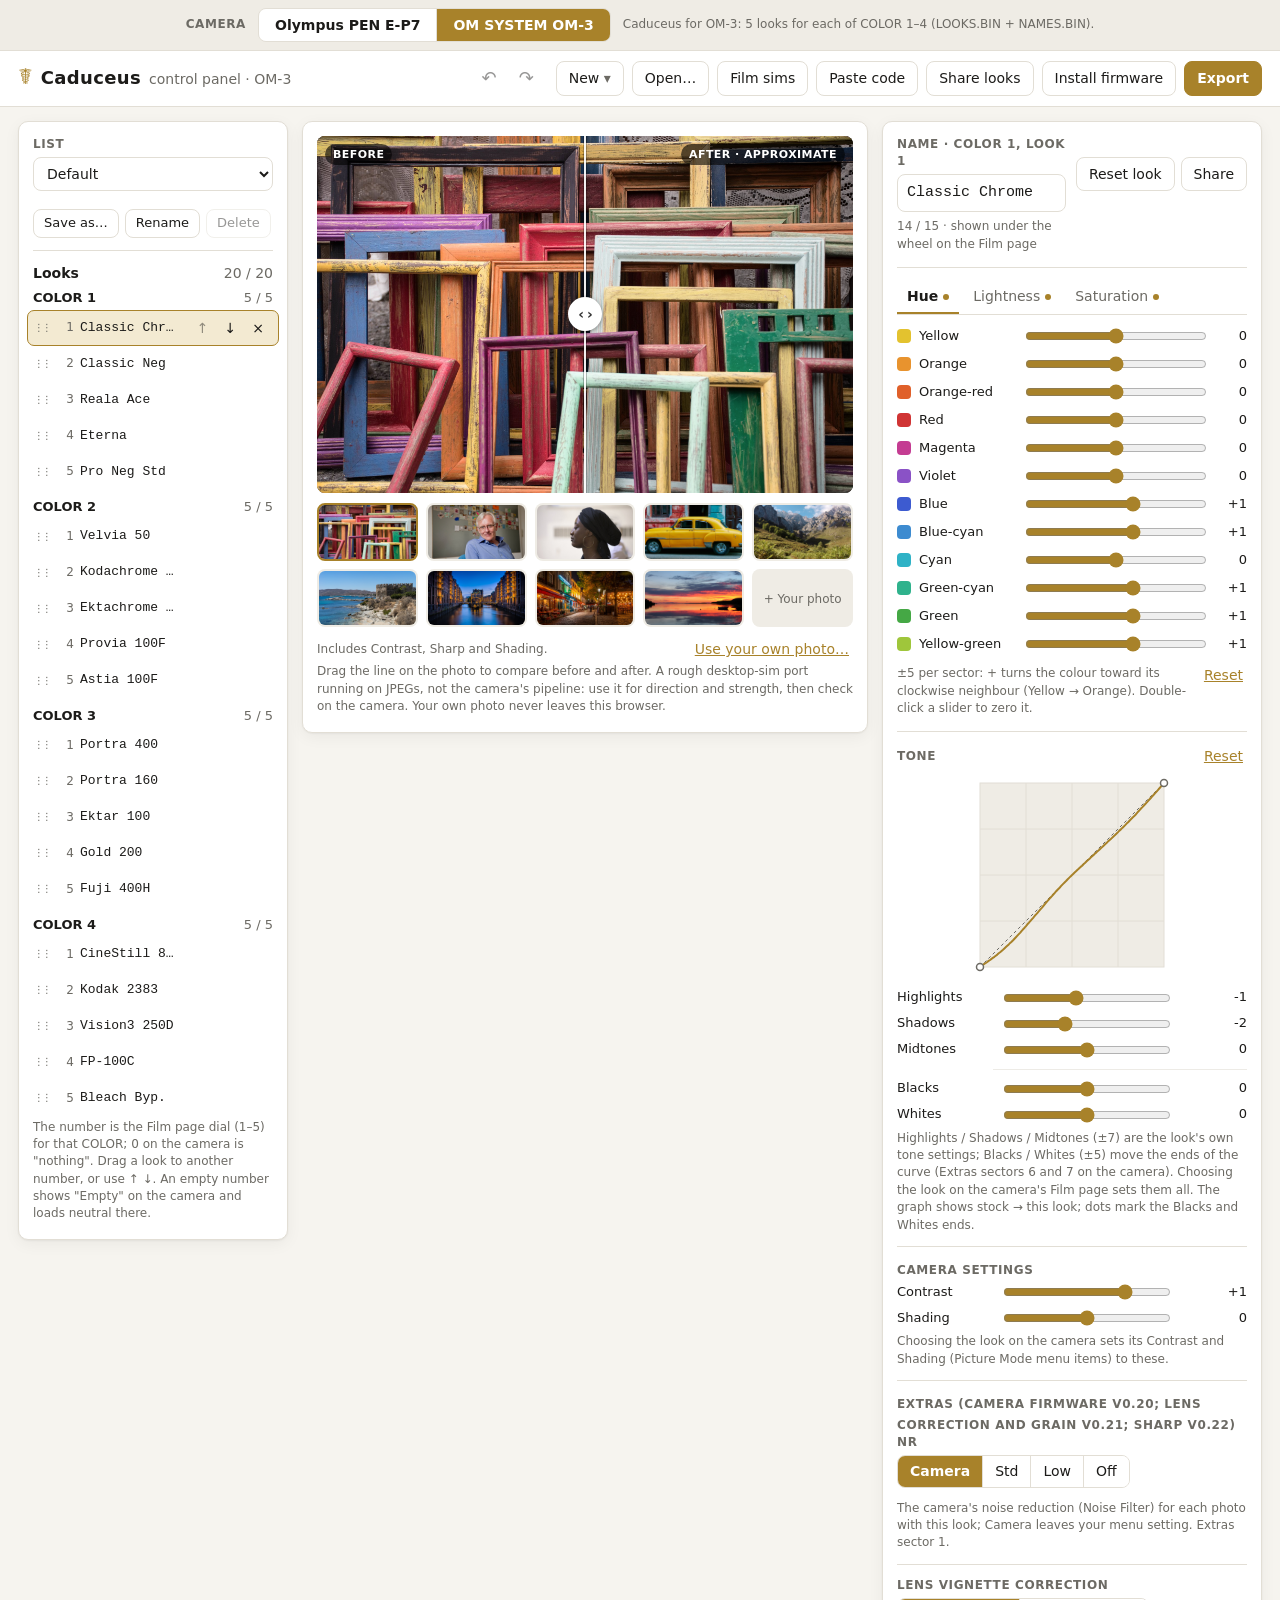
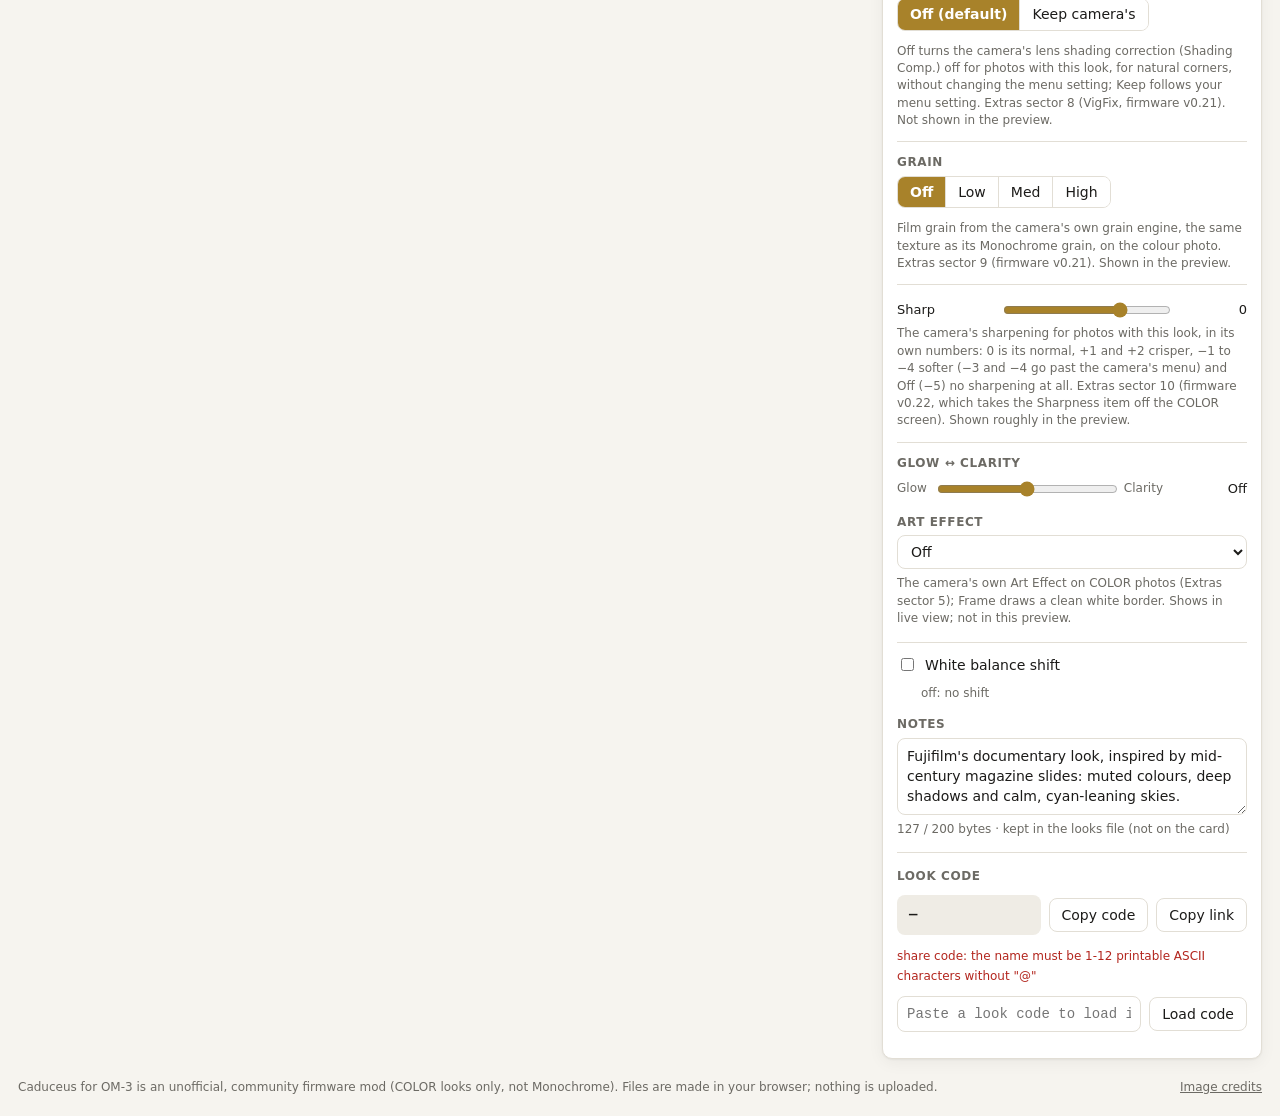
==== looklab/index.html @ 4c907eff "Film sims: Sharp per film (v0.22) Fine-grained films +1, portrait / cinema / fast films -1 or -2, Po" ====
<!doctype html>
<html lang="en">
<head>
  <meta charset="utf-8">
  <meta http-equiv="Content-Security-Policy" content="default-src 'self'; img-src 'self' blob: data:; style-src 'self' 'unsafe-inline'; script-src 'self'; connect-src 'self'; object-src 'none'; base-uri 'self'; form-action 'self'">
  <meta name="referrer" content="no-referrer">

  <meta name="viewport" content="width=device-width, initial-scale=1">
  <title>Caduceus Control Panel</title>
  <meta name="description" content="Caduceus Control Panel: make and share film-look packs for the Olympus E-P7 (EP7MOD/LOOKS.BIN) and colour profiles for the OM SYSTEM OM-3 (OM3MOD/PROFILES.BIN), in your browser.">
  <link rel="icon" href="data:image/svg+xml,%3Csvg xmlns='http://www.w3.org/2000/svg' viewBox='0 0 32 32'%3E%3Ccircle cx='16' cy='16' r='14' fill='%23c8a24a'/%3E%3Cpath d='M16 5v22M11 10c5 0 10 3 10 6s-10 3-10 6 5 4 10 4M21 10c-5 0-10 3-10 6s10 3 10 6-5 4-10 4' stroke='%23141414' stroke-width='2' fill='none'/%3E%3C/svg%3E">
  <script type="module" crossorigin src="./assets/index-Bad1b-9w.js"></script>
  <link rel="stylesheet" crossorigin href="./assets/index-CvlRn7K6.css">
</head>
<body>
  <div id="app"></div>
  <noscript>This editor runs in your browser and needs JavaScript.</noscript>
</body>
</html>
---- looklab/assets/index-CvlRn7K6.css ----
:root{--bg: #f6f4ef;--panel: #ffffff;--ink: #1c1b19;--muted: #6c6a64;--line: #e2ded5;--soft: #efece5;--accent: #a8822a;--accent-ink: #ffffff;--sel: #f3ead2;--err: #b3261e;--ok: #2e7d32;--shadow: 0 1px 2px rgba(0, 0, 0, .05), 0 4px 16px rgba(0, 0, 0, .05);--radius: 10px;color-scheme:light}@media(prefers-color-scheme:dark){:root:not([data-theme=light]){--bg: #121212;--panel: #1b1b1a;--ink: #ecebe7;--muted: #9c9a93;--line: #2e2d2a;--soft: #252422;--accent: #d1ab55;--accent-ink: #141414;--sel: #2f2a1d;--err: #ff8a80;--ok: #81c784;--shadow: 0 1px 2px rgba(0, 0, 0, .4);color-scheme:dark}}:root[data-theme=dark]{--bg: #121212;--panel: #1b1b1a;--ink: #ecebe7;--muted: #9c9a93;--line: #2e2d2a;--soft: #252422;--accent: #d1ab55;--accent-ink: #141414;--sel: #2f2a1d;--err: #ff8a80;--ok: #81c784;--shadow: 0 1px 2px rgba(0, 0, 0, .4);color-scheme:dark}*{box-sizing:border-box}[hidden]{display:none!important}html,body{margin:0}body{background:var(--bg);color:var(--ink);font:14px/1.45 system-ui,-apple-system,Segoe UI,Roboto,sans-serif;-webkit-font-smoothing:antialiased}button,input,select,textarea{font:inherit;color:inherit}button{background:var(--panel);border:1px solid var(--line);border-radius:8px;padding:6px 12px;cursor:pointer;transition:background .12s,border-color .12s}button:hover:not(:disabled){border-color:var(--muted)}button:disabled{opacity:.45;cursor:not-allowed}button.primary{background:var(--accent);border-color:var(--accent);color:var(--accent-ink);font-weight:600}button.link{background:none;border:0;padding:2px 4px;color:var(--accent);text-decoration:underline}button.icon{padding:0 7px;line-height:22px;border-color:transparent;background:transparent}button.icon:hover:not(:disabled){background:var(--soft)}button.danger:hover:not(:disabled){color:var(--err)}:focus-visible{outline:2px solid var(--accent);outline-offset:2px}input[type=text],select,textarea{width:100%;background:var(--panel);border:1px solid var(--line);border-radius:8px;padding:7px 9px}textarea{resize:vertical}input[type=range]{accent-color:var(--accent);width:100%;min-width:0}input[type=checkbox]{accent-color:var(--accent)}.top{display:flex;align-items:center;justify-content:space-between;gap:12px;flex-wrap:wrap;padding:10px 18px;border-bottom:1px solid var(--line);background:var(--panel);position:sticky;top:0;z-index:5}.brand{display:flex;align-items:baseline;gap:8px}.brand .mark{color:var(--accent);font-size:22px;line-height:1}.brand .word{font-weight:700;font-size:18px;letter-spacing:.02em}.brand .sub{color:var(--muted)}.actions{display:flex;gap:8px;flex-wrap:wrap;align-items:center}.undo-btns{display:inline-flex;gap:2px;margin-right:4px}.undo-btns button.icon{font-size:18px;line-height:30px;padding:0 9px}.menu{position:relative}.menu>summary{list-style:none;cursor:pointer;border:1px solid var(--line);border-radius:8px;padding:6px 12px;background:var(--panel);user-select:none}.menu>summary::-webkit-details-marker{display:none}.menu>summary:after{content:" ▾";color:var(--muted)}.menu-items{position:absolute;z-index:10;top:calc(100% + 4px);left:0;min-width:220px;display:flex;flex-direction:column;background:var(--panel);border:1px solid var(--line);border-radius:10px;box-shadow:var(--shadow);padding:4px}.menu-items button{border:0;text-align:left;border-radius:6px}.menu-items button:hover{background:var(--soft)}.add-row .menu-items{top:auto;bottom:calc(100% + 4px)}.layout{display:grid;grid-template-columns:270px minmax(0,1fr) 380px;gap:14px;padding:14px 18px;max-width:1600px;margin:0 auto;align-items:start}.pane{background:var(--panel);border:1px solid var(--line);border-radius:var(--radius);box-shadow:var(--shadow);padding:14px;min-width:0}.preview-pane{position:sticky;top:70px}@media(max-width:1180px){.layout{grid-template-columns:240px minmax(0,1fr)}.editor-pane{grid-column:1 / -1}.preview-pane{position:static}}@media(max-width:760px){.layout{grid-template-columns:minmax(0,1fr);padding:10px 16px}.top{padding:10px 16px}}.field{display:flex;flex-direction:column;gap:4px;margin-bottom:12px}.field.inline{flex-direction:row;align-items:center;gap:10px}.field.inline select{width:auto}.field.grow{flex:1;margin:0}.lbl{font-size:12px;font-weight:600;color:var(--muted);text-transform:uppercase;letter-spacing:.05em}.help{font-size:12px;color:var(--muted);margin:2px 0}.help.err,.err{color:var(--err)}.ok{color:var(--ok);font-weight:600}.list-head{display:flex;justify-content:space-between;align-items:baseline;margin:6px 0;font-weight:600}.count{color:var(--muted);font-variant-numeric:tabular-nums;font-weight:400}.count.over{color:var(--err);font-weight:700}.looks{list-style:none;margin:0 -6px;padding:0;max-height:calc(100vh - 290px);overflow:auto}.look{display:grid;grid-template-columns:12px 22px minmax(0,1fr) auto auto;align-items:center;gap:6px;padding:5px 6px;border-radius:7px;cursor:pointer;border:1px solid transparent}.look:hover{background:var(--soft)}.look.sel{background:var(--sel);border-color:var(--accent)}.look.bad .nm{color:var(--err)}.look.bad .nm:after{content:" •"}.look.over{border-top:2px solid var(--accent)}.look.dragging{opacity:.4}.grip{color:var(--muted);font-size:10px;cursor:grab;letter-spacing:-2px}.idx{color:var(--muted);font-variant-numeric:tabular-nums;font-size:12px;text-align:right}.nm{white-space:nowrap;overflow:hidden;text-overflow:ellipsis;font-family:ui-monospace,SF Mono,Menlo,Consolas,monospace;font-size:13px}.kind{font-size:10px;padding:1px 6px;border-radius:999px;background:var(--soft);color:var(--muted)}.kind.mono{background:var(--ink);color:var(--bg)}.row-btns{display:flex;opacity:0;transition:opacity .1s}.look:hover .row-btns,.look.sel .row-btns,.look:focus-within .row-btns{opacity:1}@media(hover:none){.row-btns{opacity:1}}.add-row{margin-top:10px}.add-row .menu>summary{text-align:center}.empty{color:var(--muted);text-align:center;padding:18px 0}.pv-wrap{position:relative;border-radius:8px;overflow:hidden;background:#000;line-height:0}canvas.pv{width:100%;height:auto;display:block;max-height:70vh;object-fit:contain}.badge{position:absolute;top:8px;left:8px;line-height:1.4;font-size:11px;font-weight:600;letter-spacing:.04em;background:#0009;color:#fff;padding:3px 8px;border-radius:999px;text-transform:uppercase}.pv-frame{position:relative;width:100%;max-width:100%;margin:0 auto;cursor:ew-resize;touch-action:pan-y;user-select:none;-webkit-user-select:none}.pv-frame canvas.pv{width:100%;height:100%;max-height:none}.pv-frame canvas.before{position:absolute;inset:0;width:100%;height:100%;clip-path:inset(0 calc(100% - var(--cut, 50%)) 0 0)}.divider{position:absolute;top:0;bottom:0;left:var(--cut, 50%);width:0;outline:none}.divider:before{content:"";position:absolute;top:0;bottom:0;left:-1px;width:2px;background:#ffffffeb;box-shadow:0 0 0 1px #00000040}.divider .knob{position:absolute;top:50%;left:0;width:34px;height:34px;margin:-17px 0 0 -17px;border-radius:50%;background:#fff;box-shadow:0 1px 4px #0006;display:grid;place-items:center;color:#2f2f2f;font-size:14px;font-weight:600;letter-spacing:-1px;line-height:1}.divider:focus-visible .knob{box-shadow:0 0 0 3px var(--accent),0 1px 4px #0006}.badge.r{left:auto;right:8px}.thumbs{display:grid;grid-template-columns:repeat(5,minmax(0,1fr));gap:8px;margin:10px 0}.thumb{padding:0;height:58px;overflow:hidden;border:2px solid transparent;border-radius:8px;background:var(--soft)}.thumb img{width:100%;height:100%;object-fit:cover;display:block}.thumb.on{border-color:var(--accent)}.thumb.own span{font-size:12px;color:var(--muted)}p.warn{background:#fff4d6;color:#5a4300;border-left:3px solid #d39b00;padding:8px 12px;border-radius:6px;margin:8px 0 0;font-size:13px;line-height:1.45}@media(prefers-color-scheme:dark){:root:not([data-theme=light]) p.warn{background:#3a3013;color:#f3dfa6}}:root[data-theme=dark] p.warn{background:#3a3013;color:#f3dfa6}.pv-opts{display:flex;justify-content:space-between;align-items:center;gap:10px;flex-wrap:wrap}.check{display:flex;align-items:center;gap:8px;flex-wrap:wrap;cursor:pointer}.check .help{flex-basis:100%;margin-left:24px}.ed-head{display:flex;gap:10px;align-items:flex-start;margin-bottom:12px}.ed-head input{font-family:ui-monospace,SF Mono,Menlo,Consolas,monospace;font-size:15px}.ed-btns{display:flex;gap:6px;margin-top:21px}.group{border-top:1px solid var(--line);padding-top:12px;margin-top:4px;margin-bottom:12px}.seg{display:inline-flex;border:1px solid var(--line);border-radius:8px;overflow:hidden;align-self:flex-start}.seg button{border:0;border-radius:0;padding:5px 12px;background:var(--panel)}.seg button+button{border-left:1px solid var(--line)}.seg button.on{background:var(--accent);color:var(--accent-ink);font-weight:600}.tabs{display:flex;gap:4px;margin-bottom:8px;border-bottom:1px solid var(--line)}.tabs button{border:0;border-bottom:2px solid transparent;border-radius:0;background:none;padding:6px 10px;color:var(--muted)}.tabs button.on{border-bottom-color:var(--accent);color:var(--ink);font-weight:600}.dot{display:inline-block;width:6px;height:6px;border-radius:50%;background:var(--accent);margin-left:5px;vertical-align:middle}.sectors{display:flex;flex-direction:column;gap:2px}.srow{display:grid;grid-template-columns:14px 96px minmax(0,1fr) 34px;align-items:center;gap:8px;min-height:26px}.srow.plain{grid-template-columns:96px minmax(0,1fr) 70px}.field .srow.plain{grid-template-columns:auto minmax(0,1fr) auto 76px}.srow output{text-align:right;font-variant-numeric:tabular-nums;font-size:13px}.sw{width:14px;height:14px;border-radius:4px}.sname{font-size:13px}.end{font-size:12px;color:var(--muted)}.tone-head{display:flex;justify-content:space-between;align-items:center;margin-bottom:6px}.tone-sep{height:1px;background:var(--line);margin:6px 0 6px 96px;opacity:.6}.tab-foot{display:flex;justify-content:space-between;align-items:flex-start;gap:8px;margin-top:6px}.problems{margin:6px 0 0;padding-left:18px;color:var(--err);font-size:13px}.problems-box{border:1px solid var(--err);border-radius:8px;padding:8px 12px;margin-bottom:12px}.modal{border:1px solid var(--line);border-radius:14px;padding:0;background:var(--panel);color:var(--ink);width:min(560px,calc(100vw - 32px));box-shadow:0 20px 60px #00000040}.modal::backdrop{background:#0006}.modal-head{display:flex;justify-content:space-between;align-items:center;padding:14px 18px 0;margin:0}.modal-head h2{font-size:17px;margin:0}.modal-head .icon{font-size:20px}.modal-body{padding:10px 18px 16px;max-height:70vh;overflow:auto}.modal-body textarea{font-family:ui-monospace,Menlo,Consolas,monospace}.modal-actions{display:flex;justify-content:flex-end;gap:8px;padding:0 18px 16px}.code-box{display:flex;gap:8px;align-items:center;margin:10px 0}.code-box code{flex:1;font:600 17px/1.4 ui-monospace,SF Mono,Menlo,Consolas,monospace;letter-spacing:.04em;background:var(--soft);border-radius:8px;padding:10px 12px;word-break:break-all;user-select:all}.code-box.link input{font-family:ui-monospace,Menlo,Consolas,monospace;font-size:12px}.code-box button{white-space:nowrap}.look-code .code-box code{font-size:14px}.look-code .code-box input{flex:1;min-width:0;font-family:ui-monospace,Menlo,Consolas,monospace}@media(max-width:520px){.look-code .code-box{flex-wrap:wrap}.look-code .code-box code{flex-basis:100%}}.pick-list{display:flex;flex-direction:column;gap:4px}.pick{text-align:left;display:grid;grid-template-columns:auto 1fr;gap:0 8px;align-items:baseline}.pick small{grid-column:1 / -1;color:var(--muted)}.tag{font-size:11px;color:var(--accent);justify-self:start}.ex-row{display:flex;justify-content:space-between;align-items:center;gap:12px;padding:10px 0;border-top:1px solid var(--line)}.ex-row p{margin:2px 0 4px}.ex-btns{display:flex;gap:6px;flex-shrink:0}.ex-bundles{border-top:1px solid var(--line);padding:10px 0}.ex-bundles summary{cursor:pointer;font-weight:600}.slots{display:grid;grid-template-columns:repeat(2,minmax(0,1fr));gap:6px 12px}.slot{display:grid;grid-template-columns:62px minmax(0,1fr);align-items:center;gap:6px;font-size:12px}.foot{display:flex;justify-content:space-between;gap:12px;flex-wrap:wrap;padding:6px 18px 20px;color:var(--muted);font-size:12px;max-width:1600px;margin:0 auto}.foot a{color:var(--muted)}.toast{position:fixed;left:50%;bottom:20px;transform:translate(-50%,20px);opacity:0;pointer-events:none;background:var(--ink);color:var(--bg);padding:9px 16px;border-radius:999px;transition:all .2s;z-index:50;max-width:calc(100vw - 32px);box-shadow:var(--shadow)}.toast.show{opacity:1;transform:translate(-50%)}.toast.err{background:var(--err);color:#fff}@media(max-width:760px){.looks{max-height:42vh}.srow{grid-template-columns:14px 84px minmax(0,1fr) 30px}}.tone-curve{display:block;margin:4px auto 10px;max-width:100%;height:auto}.tc-frame{fill:var(--soft);stroke:var(--line)}.tc-grid{stroke:var(--line);stroke-width:1}.tc-ident{stroke:var(--muted);stroke-width:1;stroke-dasharray:3 3}.tc-curve{fill:none;stroke:var(--accent);stroke-width:2;stroke-linejoin:round}.tc-end{fill:var(--panel);stroke:var(--muted);stroke-width:1.5}.tc-end.on{fill:var(--accent);stroke:var(--accent)}.recipe-card{white-space:pre-wrap;font:12px/1.45 ui-monospace,Menlo,Consolas,monospace;background:var(--soft);border-radius:8px;padding:10px 12px;max-height:260px;overflow:auto;margin:8px 0}.install .warn{background:var(--soft);border-left:3px solid var(--accent);padding:8px 12px;border-radius:6px;margin:4px 0 12px;font-size:13px}.install .steps{list-style:none;counter-reset:step;padding:0;margin:0;display:grid;gap:10px}.install .step{counter-increment:step;position:relative;padding:10px 12px 10px 48px;border:1px solid var(--line);border-radius:var(--radius);background:var(--panel)}.install .step:before{content:counter(step);position:absolute;left:12px;top:10px;width:24px;height:24px;border-radius:50%;background:var(--accent);color:var(--accent-ink);font-weight:600;font-size:13px;display:grid;place-items:center}.install .step>b{display:block;margin:2px 0}.install .step-body p{margin:2px 0 6px}.install .step-body ul{margin:2px 0 6px;padding-left:18px}.install code{font-family:ui-monospace,Menlo,Consolas,monospace;font-size:12.5px;background:var(--soft);padding:1px 5px;border-radius:4px;overflow-wrap:anywhere}.install a{color:var(--accent)}a.btn{display:inline-block;border:1px solid var(--line);border-radius:8px;padding:6px 12px;text-decoration:none;color:var(--ink);background:var(--panel)}a.btn.primary{background:var(--accent);color:var(--accent-ink);border-color:var(--accent)}.install .substeps{margin:2px 0 6px;padding-left:20px}.install .substeps li{margin:2px 0}.camera-bar{display:flex;align-items:center;gap:12px;flex-wrap:wrap;justify-content:center;padding:8px 18px;background:var(--soft);border-bottom:1px solid var(--line)}.cam-lbl{font-size:12px;font-weight:600;color:var(--muted);text-transform:uppercase;letter-spacing:.05em}.cam-seg{align-self:center}.cam-seg button{padding:6px 16px;font-weight:600}.cam-note{font-size:12px;color:var(--muted)}@media(max-width:760px){.camera-bar{padding:8px 16px}.cam-note{flex-basis:100%;text-align:center}}.bank-group+.bank-group{margin-top:8px}.bank-group .list-head{font-size:13px;margin:4px 0 2px}.looks.bank{max-height:none;overflow:visible}.look.empty-slot .nm{color:var(--muted);font-style:italic;font-family:inherit}.empty-slot-panel h3{margin:4px 0 8px;font-size:16px}.pick-row{display:flex;gap:8px;flex-wrap:wrap;margin:12px 0}dialog.modal:has(.film-dlg){width:min(1040px,calc(100vw - 32px))}.film-dlg{display:grid;grid-template-columns:minmax(0,1fr) minmax(0,1.1fr);gap:18px;align-items:start}.film-side{position:sticky;top:0;display:grid;gap:8px}.film-desc b{display:block;margin-bottom:2px}.film-desc p{margin:0;font-size:14px;line-height:1.45}canvas.film-pv{width:100%;height:auto;border-radius:8px;background:#000;display:block}.film-filters{display:grid;gap:8px;margin-bottom:10px}.film-filters input[type=search]{width:100%}.seg.film-groups{display:flex;flex-wrap:wrap;gap:6px;border:0;border-radius:0;overflow:visible}.seg.film-groups button,.seg.film-groups button+button{border:1px solid var(--line);border-radius:999px;padding:4px 11px;font-size:13px}.seg.film-groups button.on{border-color:var(--accent)}.film-list{max-height:min(60vh,560px);overflow:auto;padding-right:4px}.film-group h3{font-size:12px;text-transform:uppercase;letter-spacing:.06em;color:var(--muted);margin:12px 0 6px}.film-row{display:grid;grid-template-columns:1fr auto auto;gap:8px;align-items:center;padding:2px 0;border-bottom:1px solid var(--line)}.film-row.on .film-pick b{color:var(--accent)}.film-pick{text-align:left;border:0;background:none;padding:6px 4px;display:grid;gap:2px}.film-pick small{color:var(--muted)}.film-add{white-space:nowrap}@media(max-width:760px){.film-dlg{grid-template-columns:1fr}.film-side{position:static}.film-list{max-height:none}}dialog.modal:has(.replace-grid){width:min(780px,calc(100vw - 32px))}.replace-box .modal-actions{padding:8px 0 0}.replace-grid{display:grid;grid-template-columns:repeat(4,minmax(0,1fr));gap:10px;margin:10px 0}@media(max-width:640px){.replace-grid{grid-template-columns:repeat(2,minmax(0,1fr))}}.replace-col{display:grid;gap:4px;align-content:start}.replace-col h3{font-size:12px;text-transform:uppercase;letter-spacing:.06em;color:var(--muted);margin:0 0 2px}.replace-slot{display:grid;grid-template-columns:18px 1fr;gap:6px;text-align:left;padding:6px 8px}.replace-slot .num{color:var(--muted);font-variant-numeric:tabular-nums}.replace-slot .nm{overflow:hidden;text-overflow:ellipsis;white-space:nowrap}.replace-slot:hover,.replace-slot:focus-visible{border-color:var(--accent)}.lists-bar{display:grid;gap:6px;padding-bottom:12px;margin-bottom:12px;border-bottom:1px solid var(--line)}.lists-bar select{width:100%}.lists-btns{display:flex;gap:6px;flex-wrap:wrap}.lists-btns button{font-size:13px;padding:4px 10px}.name-dlg input{width:100%}.film-row.in-list{background:color-mix(in srgb,var(--accent) 9%,transparent)}.in-list-tag{font-size:12px;font-weight:600;color:var(--accent-ink);background:var(--accent);border-radius:999px;padding:2px 8px;white-space:nowrap}
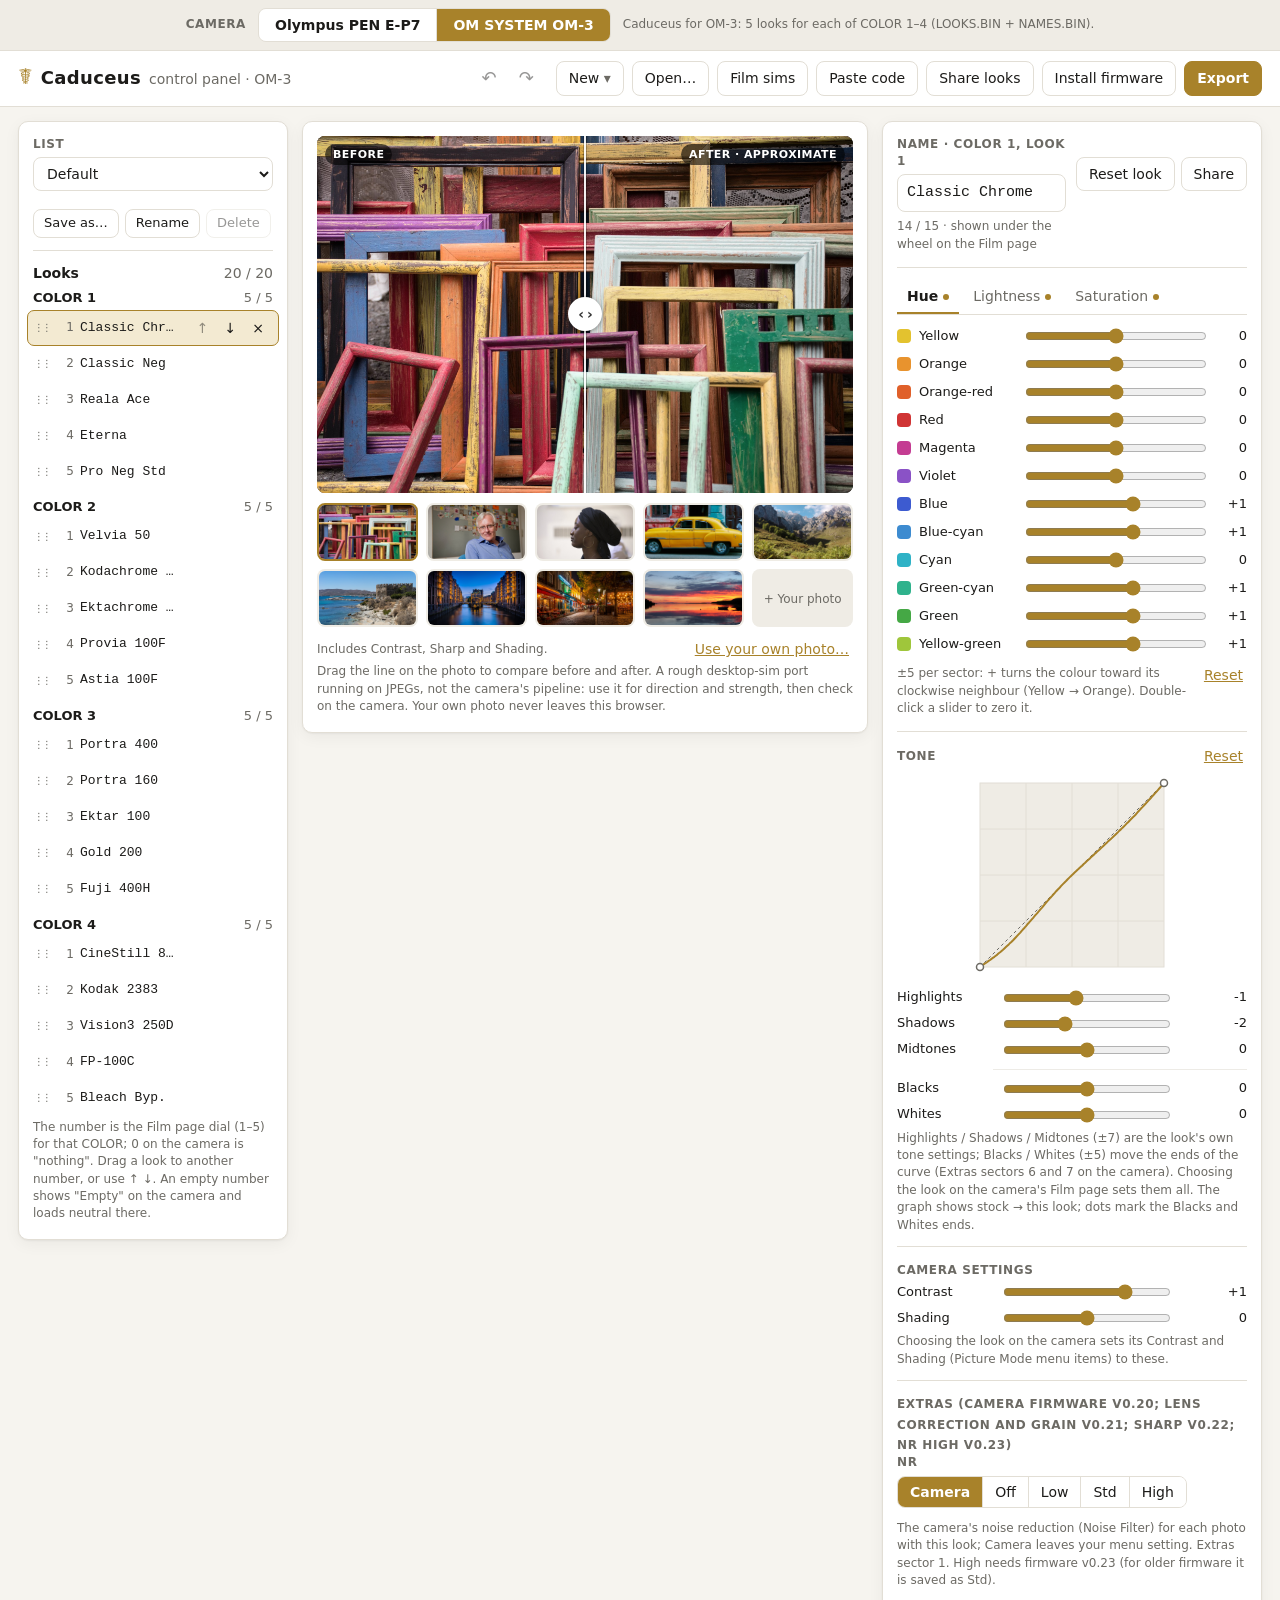
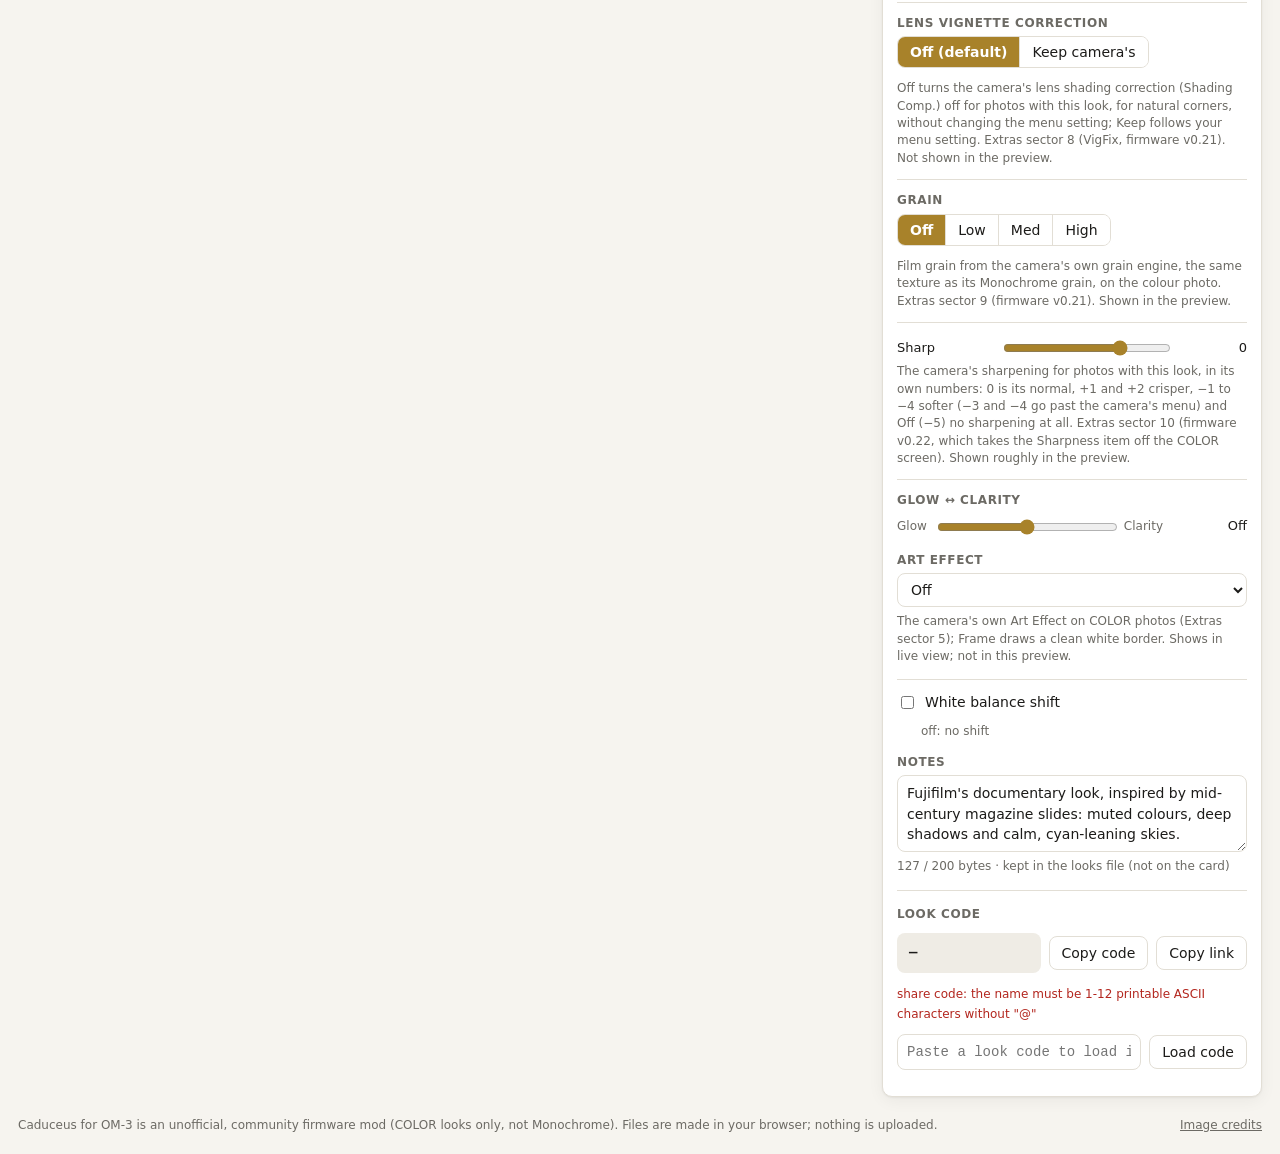
==== commit 8120f07b: "Sliders test 6: Noise Filter and Shading Comp. as choice rows; Noise Filter High Owner feedback on t" ====
--- a/looklab/index.html
+++ b/looklab/index.html
@@ -9,7 +9,7 @@
   <title>Caduceus Control Panel</title>
   <meta name="description" content="Caduceus Control Panel: make and share film-look packs for the Olympus E-P7 (EP7MOD/LOOKS.BIN) and colour profiles for the OM SYSTEM OM-3 (OM3MOD/PROFILES.BIN), in your browser.">
   <link rel="icon" href="data:image/svg+xml,%3Csvg xmlns='http://www.w3.org/2000/svg' viewBox='0 0 32 32'%3E%3Ccircle cx='16' cy='16' r='14' fill='%23c8a24a'/%3E%3Cpath d='M16 5v22M11 10c5 0 10 3 10 6s-10 3-10 6 5 4 10 4M21 10c-5 0-10 3-10 6s10 3 10 6-5 4-10 4' stroke='%23141414' stroke-width='2' fill='none'/%3E%3C/svg%3E">
-  <script type="module" crossorigin src="./assets/index-Bad1b-9w.js"></script>
+  <script type="module" crossorigin src="./assets/index-CS-e3dmT.js"></script>
   <link rel="stylesheet" crossorigin href="./assets/index-CvlRn7K6.css">
 </head>
 <body>
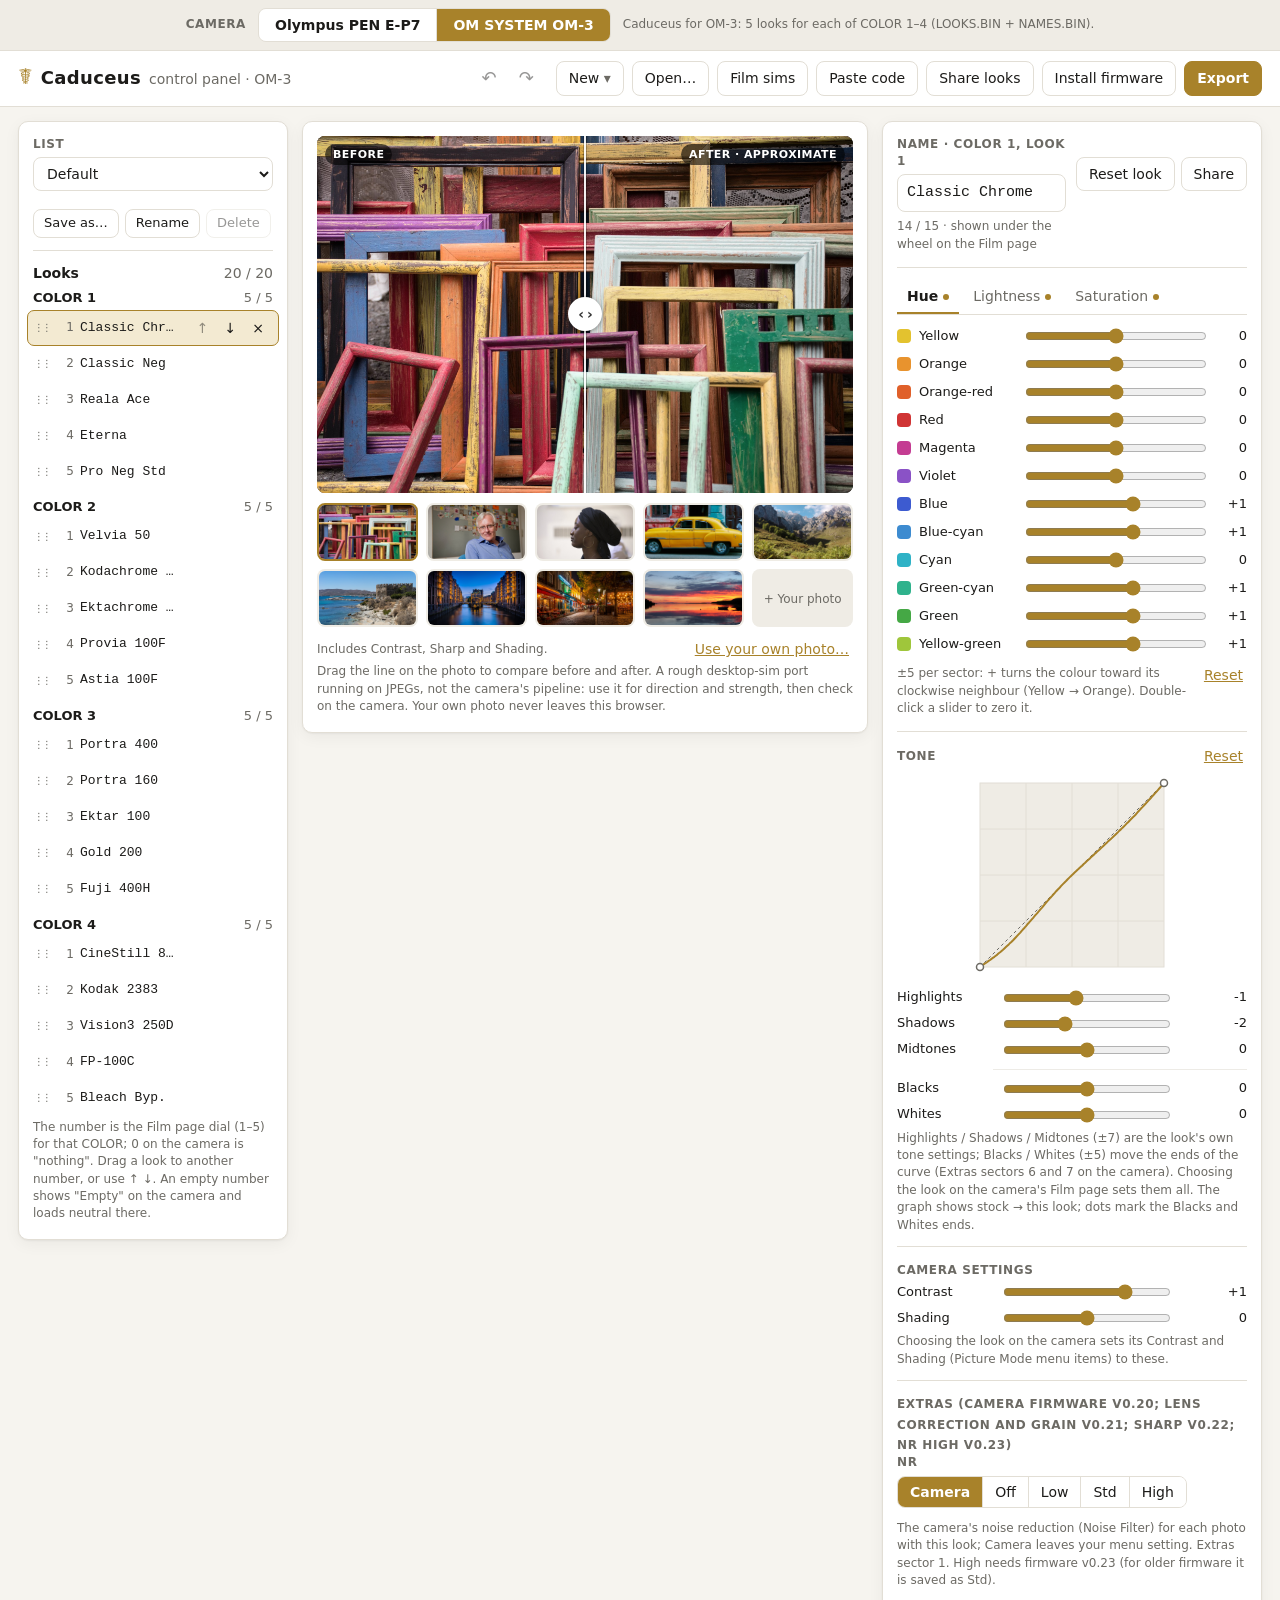
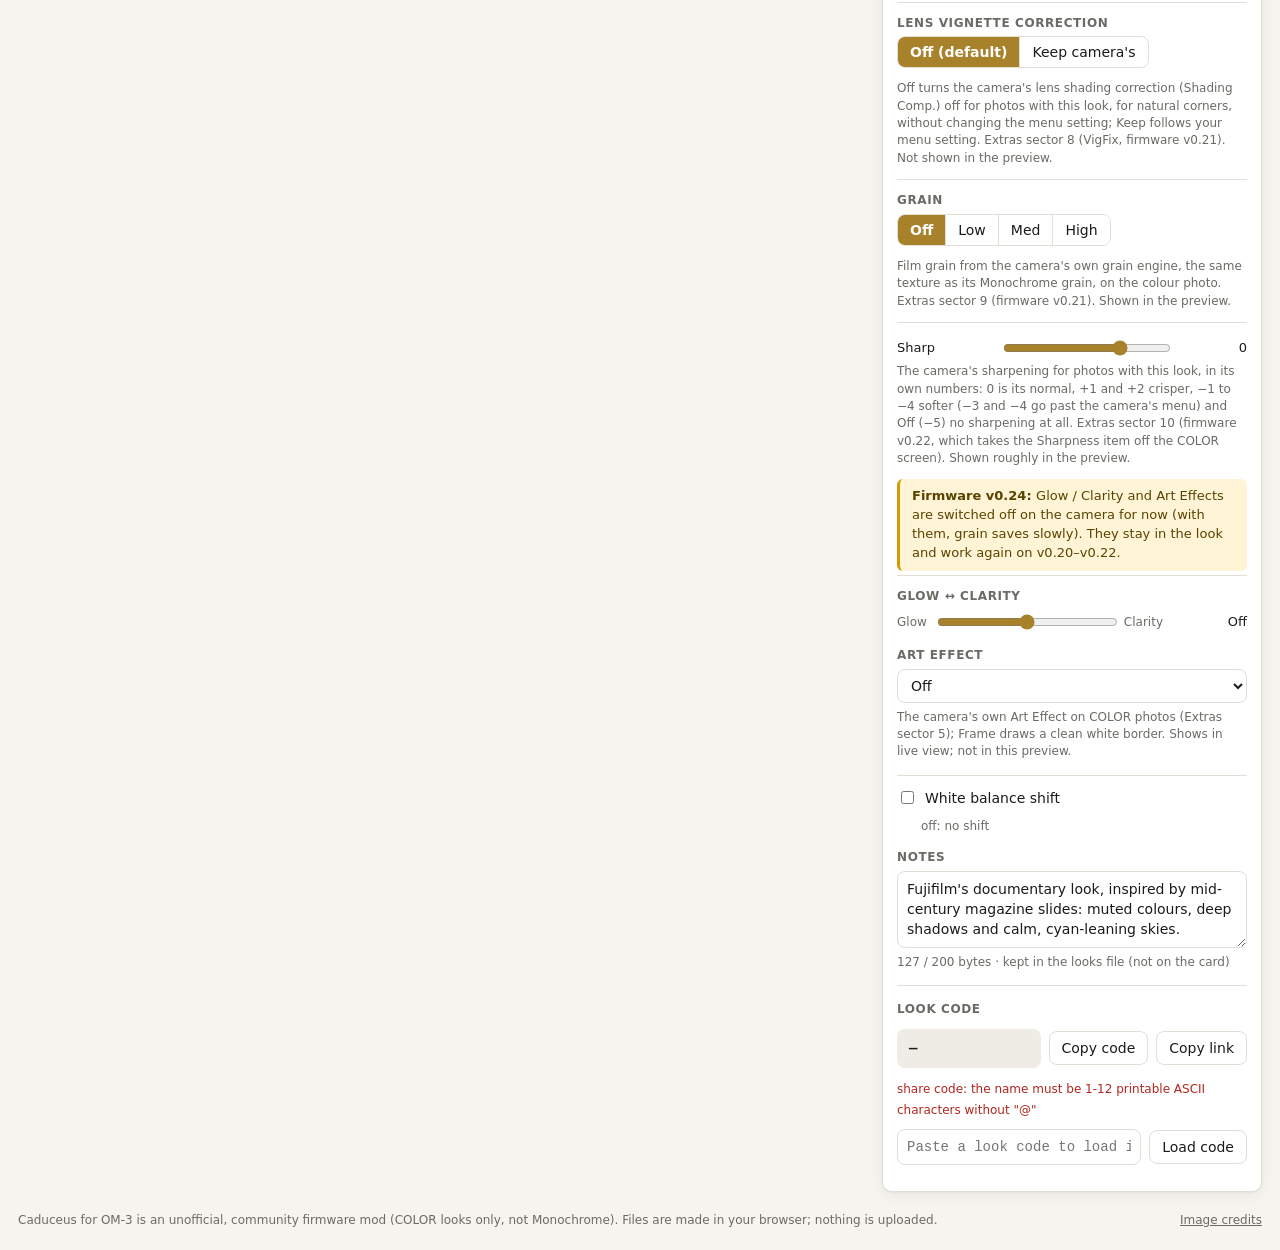
==== commit a0cac420: "v0.24 release: films in the Picture Mode list, Picture Mode rows; Glow / Clarity and Art Effects off" ====
--- a/looklab/index.html
+++ b/looklab/index.html
@@ -9,7 +9,7 @@
   <title>Caduceus Control Panel</title>
   <meta name="description" content="Caduceus Control Panel: make and share film-look packs for the Olympus E-P7 (EP7MOD/LOOKS.BIN) and colour profiles for the OM SYSTEM OM-3 (OM3MOD/PROFILES.BIN), in your browser.">
   <link rel="icon" href="data:image/svg+xml,%3Csvg xmlns='http://www.w3.org/2000/svg' viewBox='0 0 32 32'%3E%3Ccircle cx='16' cy='16' r='14' fill='%23c8a24a'/%3E%3Cpath d='M16 5v22M11 10c5 0 10 3 10 6s-10 3-10 6 5 4 10 4M21 10c-5 0-10 3-10 6s10 3 10 6-5 4-10 4' stroke='%23141414' stroke-width='2' fill='none'/%3E%3C/svg%3E">
-  <script type="module" crossorigin src="./assets/index-CS-e3dmT.js"></script>
+  <script type="module" crossorigin src="./assets/index-03g63fh2.js"></script>
   <link rel="stylesheet" crossorigin href="./assets/index-CvlRn7K6.css">
 </head>
 <body>
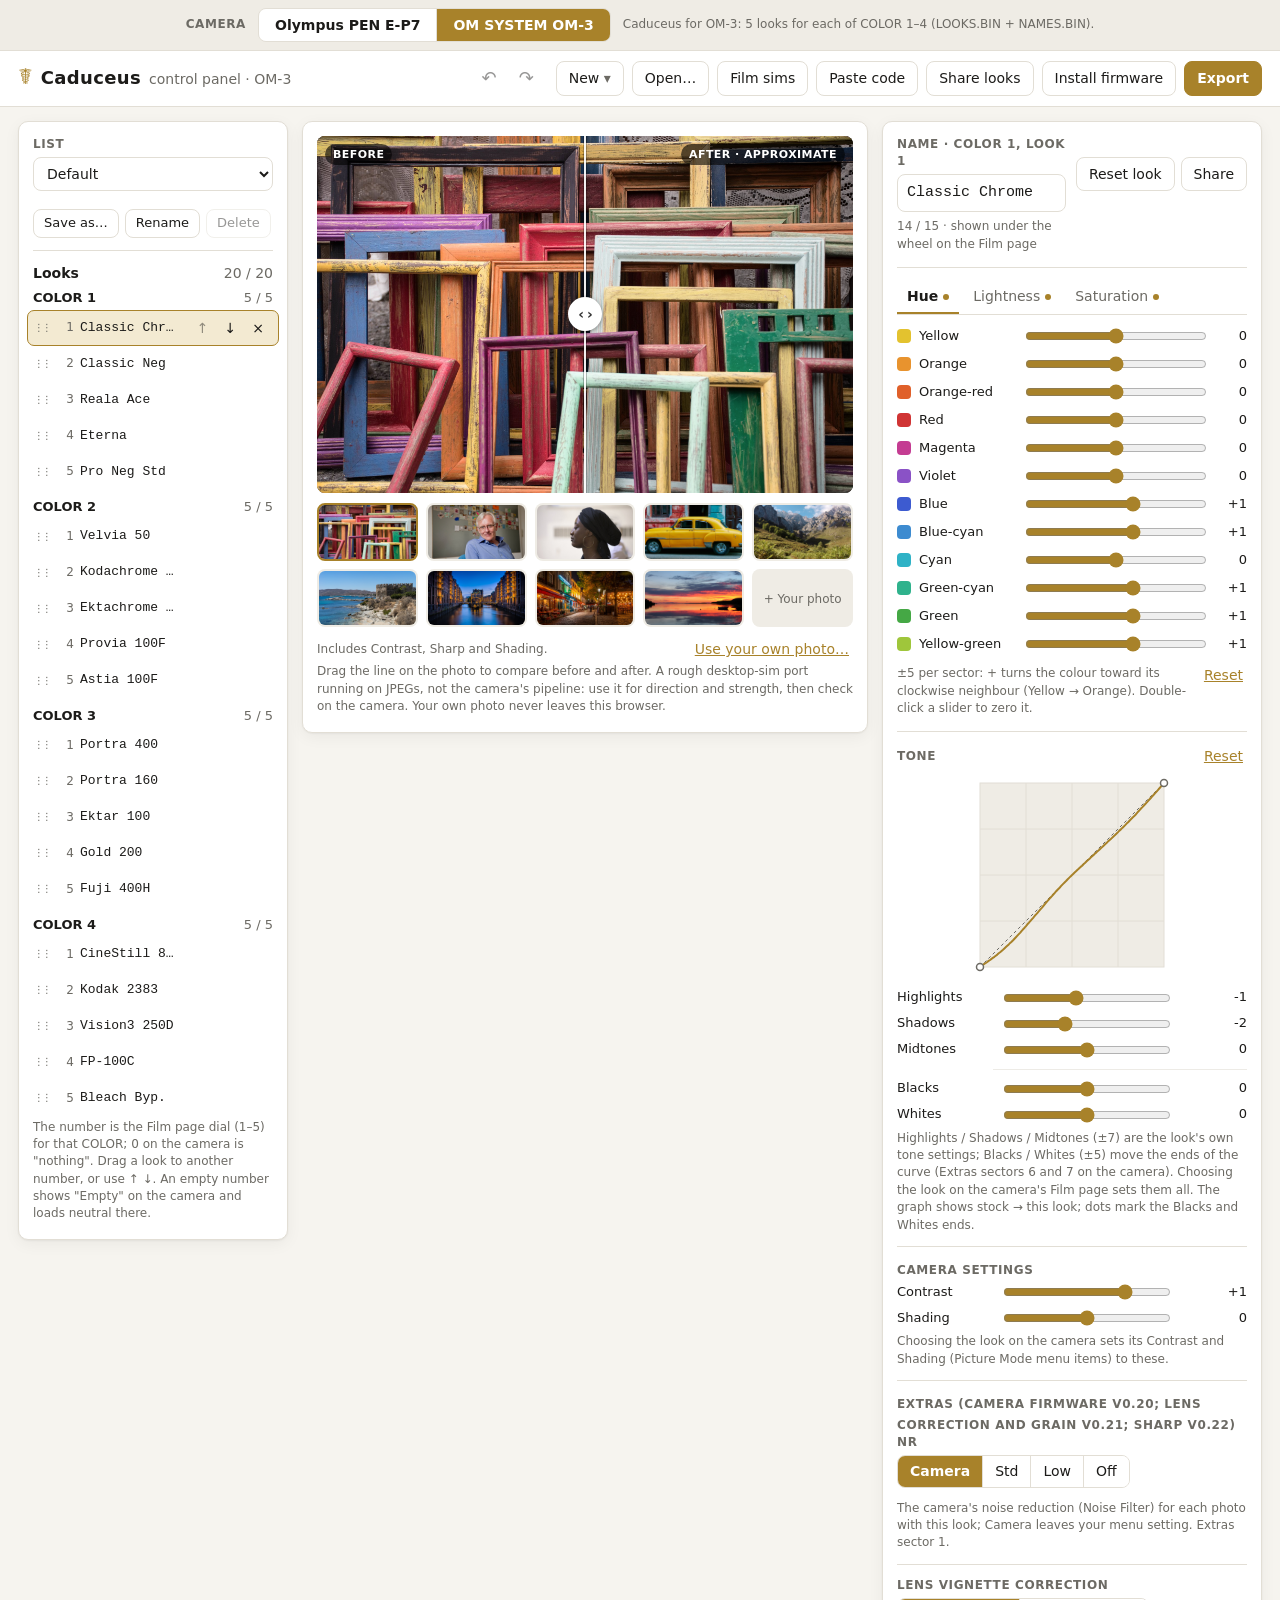
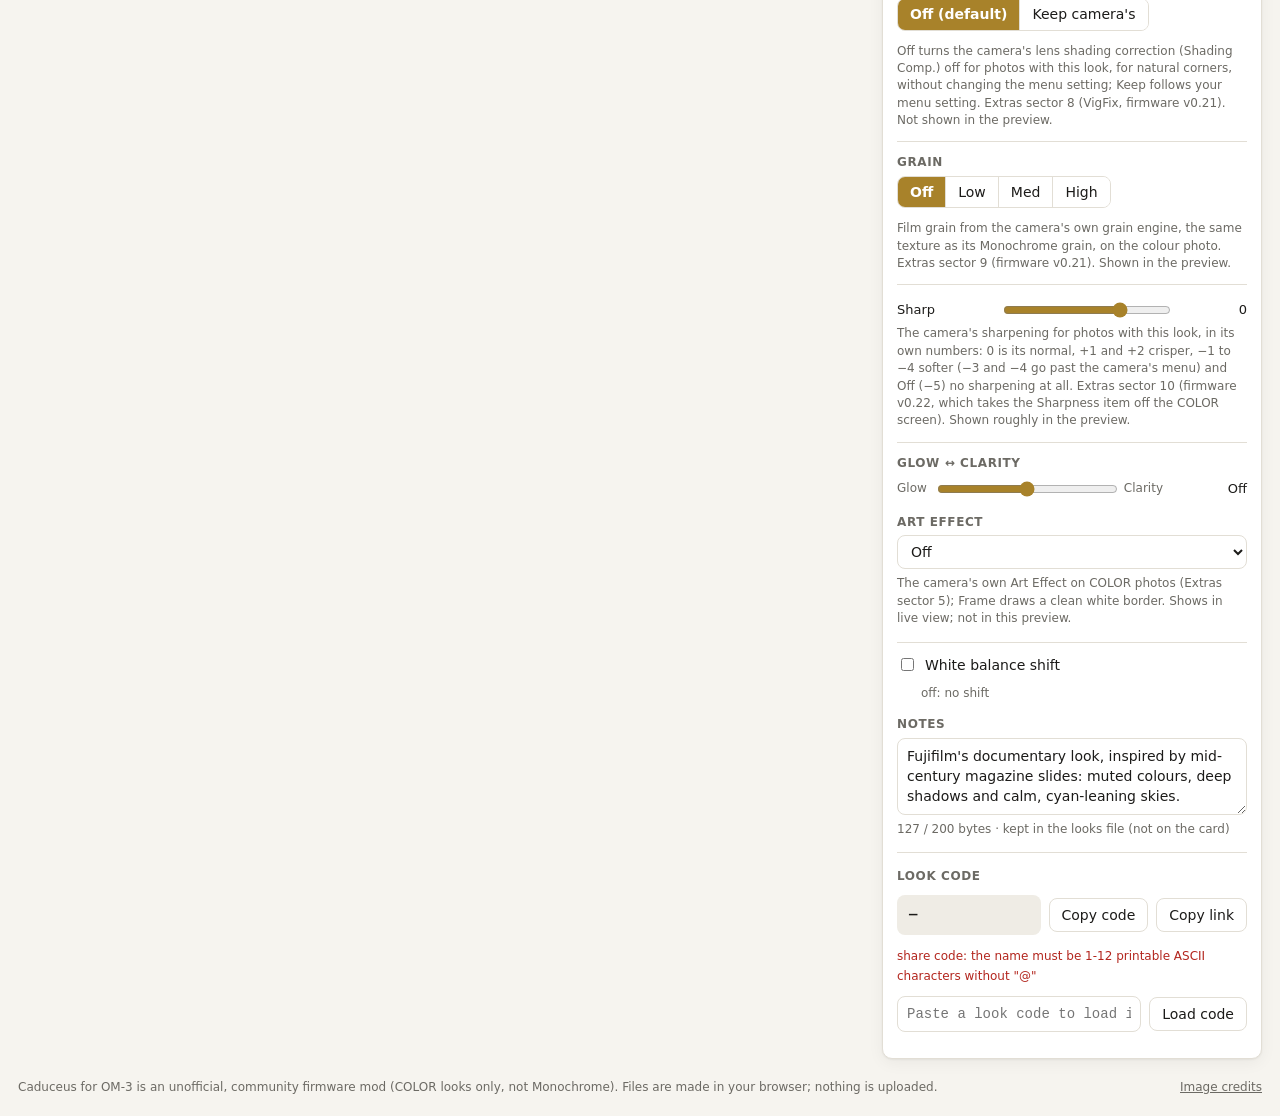
==== commit 17747893: "Withdraw v0.24: Film Grain High rebooted the camera; main back to v0.22 Co-Authored-By: Claude Opus " ====
--- a/looklab/index.html
+++ b/looklab/index.html
@@ -9,7 +9,7 @@
   <title>Caduceus Control Panel</title>
   <meta name="description" content="Caduceus Control Panel: make and share film-look packs for the Olympus E-P7 (EP7MOD/LOOKS.BIN) and colour profiles for the OM SYSTEM OM-3 (OM3MOD/PROFILES.BIN), in your browser.">
   <link rel="icon" href="data:image/svg+xml,%3Csvg xmlns='http://www.w3.org/2000/svg' viewBox='0 0 32 32'%3E%3Ccircle cx='16' cy='16' r='14' fill='%23c8a24a'/%3E%3Cpath d='M16 5v22M11 10c5 0 10 3 10 6s-10 3-10 6 5 4 10 4M21 10c-5 0-10 3-10 6s10 3 10 6-5 4-10 4' stroke='%23141414' stroke-width='2' fill='none'/%3E%3C/svg%3E">
-  <script type="module" crossorigin src="./assets/index-03g63fh2.js"></script>
+  <script type="module" crossorigin src="./assets/index-Bad1b-9w.js"></script>
   <link rel="stylesheet" crossorigin href="./assets/index-CvlRn7K6.css">
 </head>
 <body>
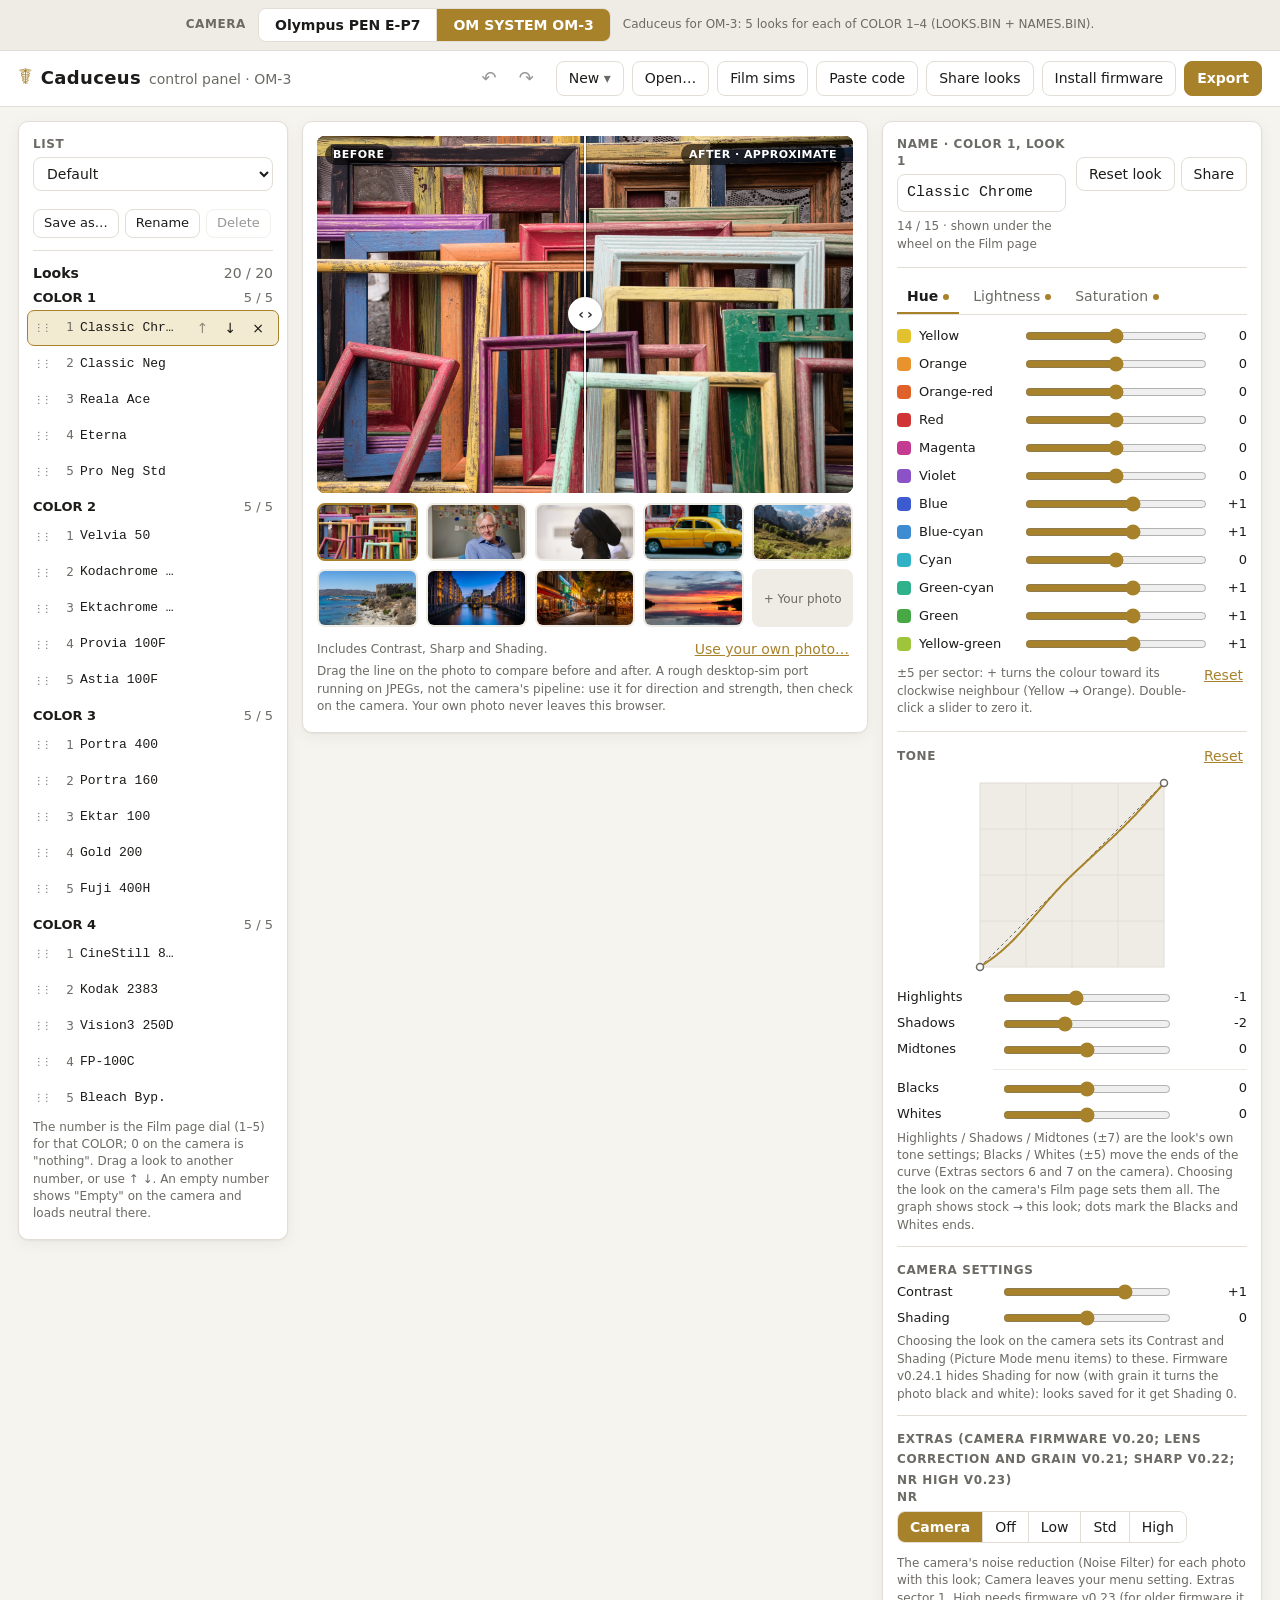
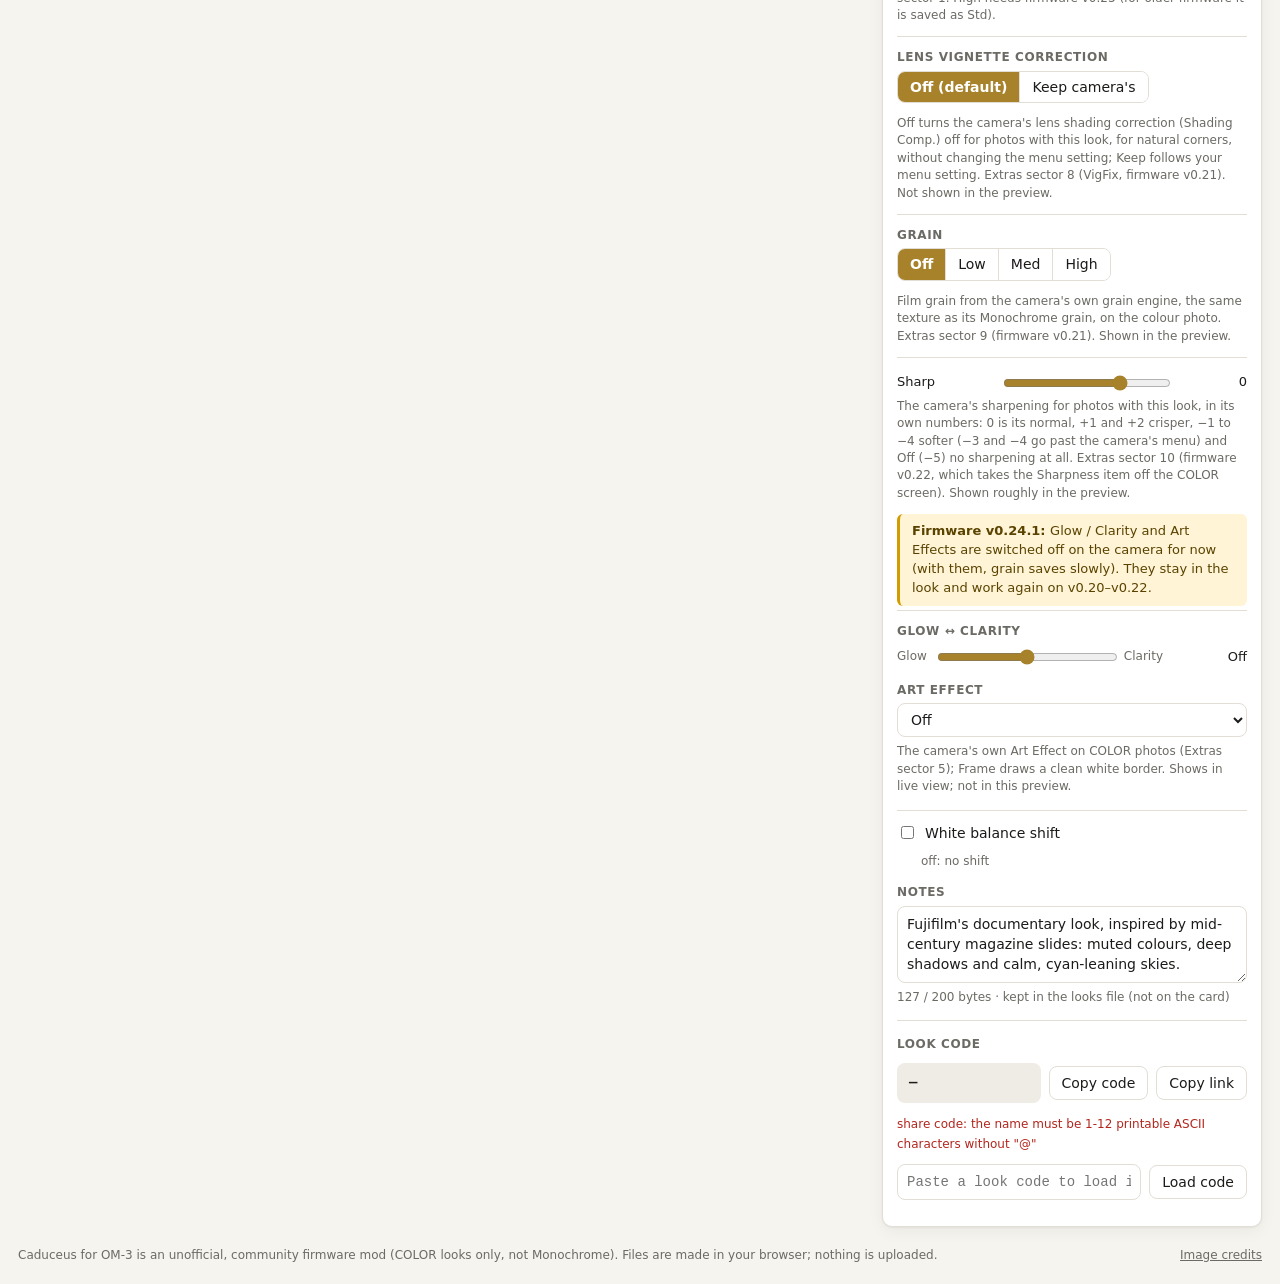
==== commit b85cc507: "v0.24.1 release: v0.24 with the Film Grain High reboot fixed and the Shading row hidden releases/v0." ====
--- a/looklab/index.html
+++ b/looklab/index.html
@@ -9,7 +9,7 @@
   <title>Caduceus Control Panel</title>
   <meta name="description" content="Caduceus Control Panel: make and share film-look packs for the Olympus E-P7 (EP7MOD/LOOKS.BIN) and colour profiles for the OM SYSTEM OM-3 (OM3MOD/PROFILES.BIN), in your browser.">
   <link rel="icon" href="data:image/svg+xml,%3Csvg xmlns='http://www.w3.org/2000/svg' viewBox='0 0 32 32'%3E%3Ccircle cx='16' cy='16' r='14' fill='%23c8a24a'/%3E%3Cpath d='M16 5v22M11 10c5 0 10 3 10 6s-10 3-10 6 5 4 10 4M21 10c-5 0-10 3-10 6s10 3 10 6-5 4-10 4' stroke='%23141414' stroke-width='2' fill='none'/%3E%3C/svg%3E">
-  <script type="module" crossorigin src="./assets/index-Bad1b-9w.js"></script>
+  <script type="module" crossorigin src="./assets/index-CaY12JlH.js"></script>
   <link rel="stylesheet" crossorigin href="./assets/index-CvlRn7K6.css">
 </head>
 <body>
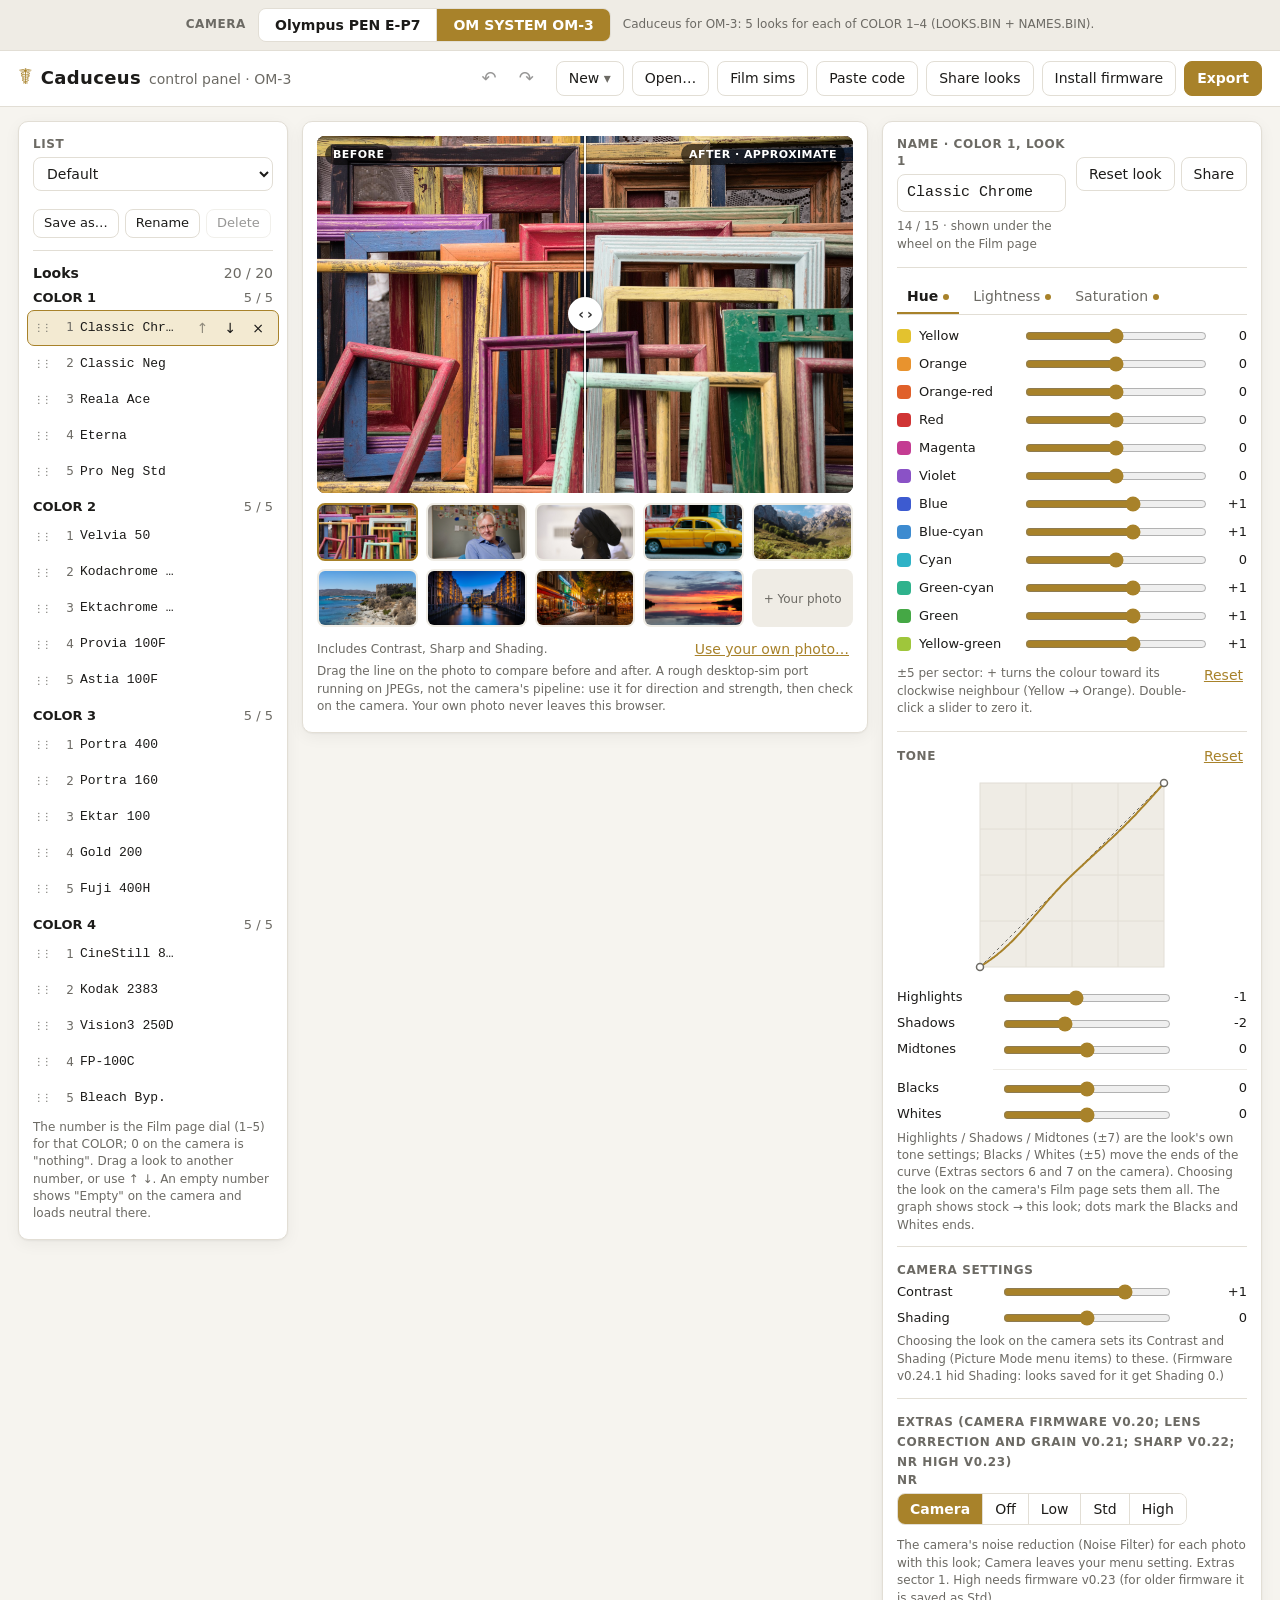
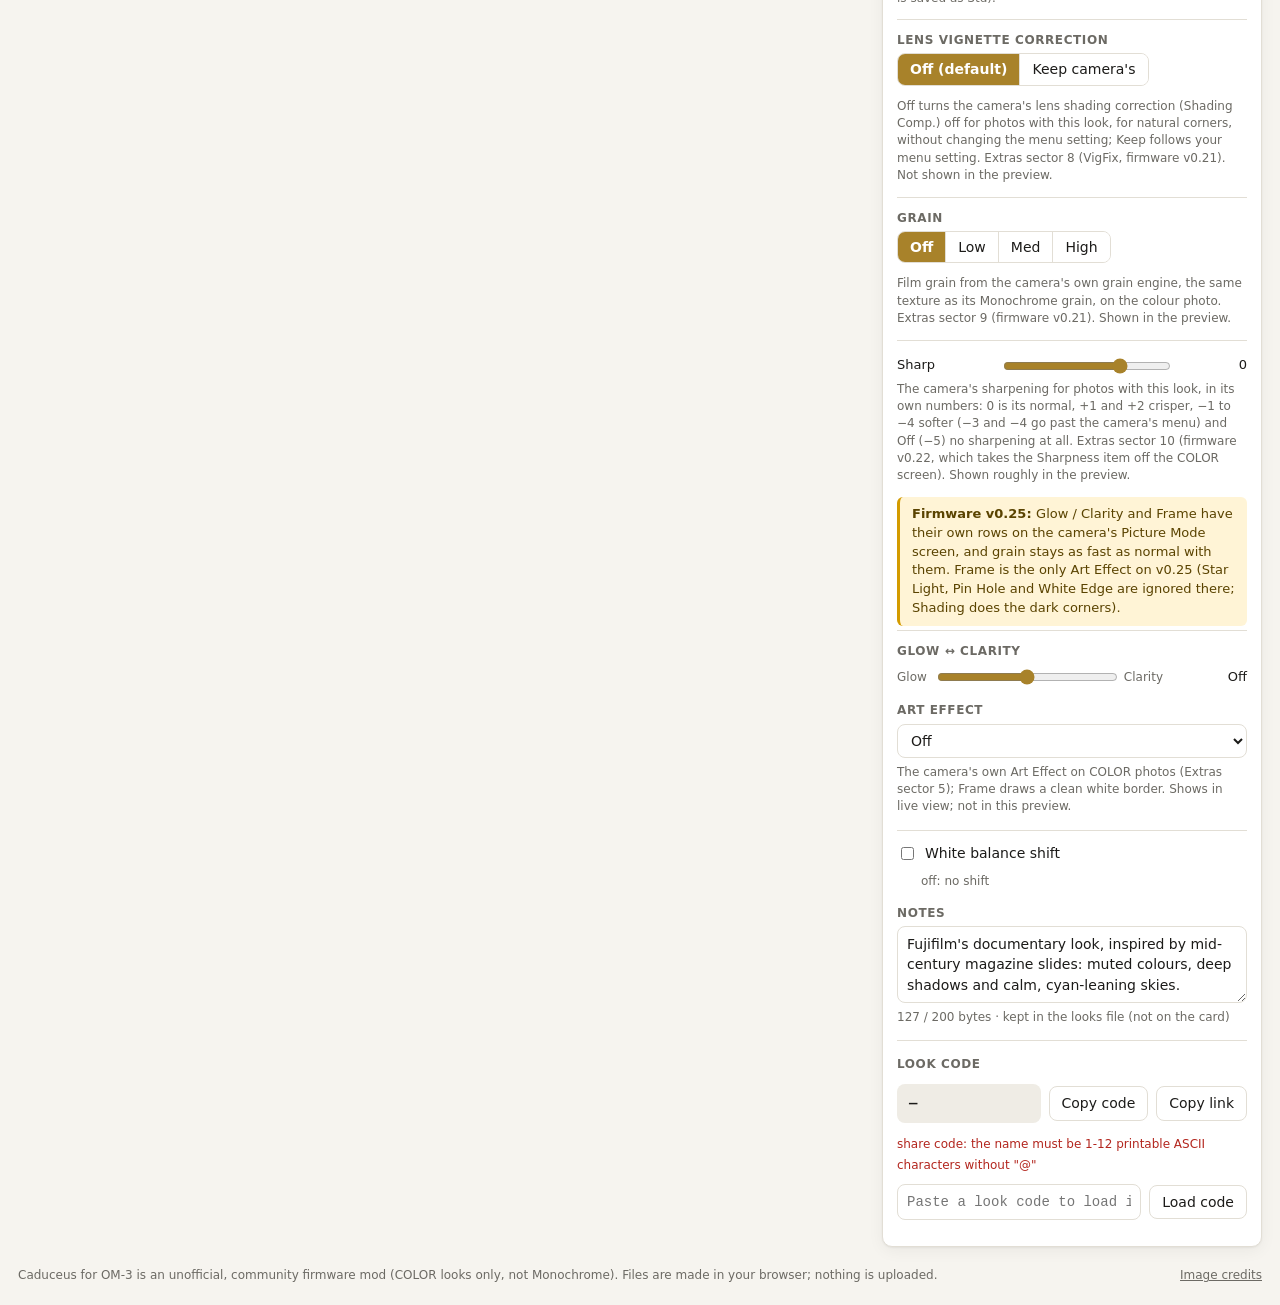
==== commit 32fa75b4: "v0.25 release: fast colour film grain with every setting, Shading back, Glow / Clarity and Frame row" ====
--- a/looklab/index.html
+++ b/looklab/index.html
@@ -9,7 +9,7 @@
   <title>Caduceus Control Panel</title>
   <meta name="description" content="Caduceus Control Panel: make and share film-look packs for the Olympus E-P7 (EP7MOD/LOOKS.BIN) and colour profiles for the OM SYSTEM OM-3 (OM3MOD/PROFILES.BIN), in your browser.">
   <link rel="icon" href="data:image/svg+xml,%3Csvg xmlns='http://www.w3.org/2000/svg' viewBox='0 0 32 32'%3E%3Ccircle cx='16' cy='16' r='14' fill='%23c8a24a'/%3E%3Cpath d='M16 5v22M11 10c5 0 10 3 10 6s-10 3-10 6 5 4 10 4M21 10c-5 0-10 3-10 6s10 3 10 6-5 4-10 4' stroke='%23141414' stroke-width='2' fill='none'/%3E%3C/svg%3E">
-  <script type="module" crossorigin src="./assets/index-CaY12JlH.js"></script>
+  <script type="module" crossorigin src="./assets/index-C2WZ3wSZ.js"></script>
   <link rel="stylesheet" crossorigin href="./assets/index-CvlRn7K6.css">
 </head>
 <body>
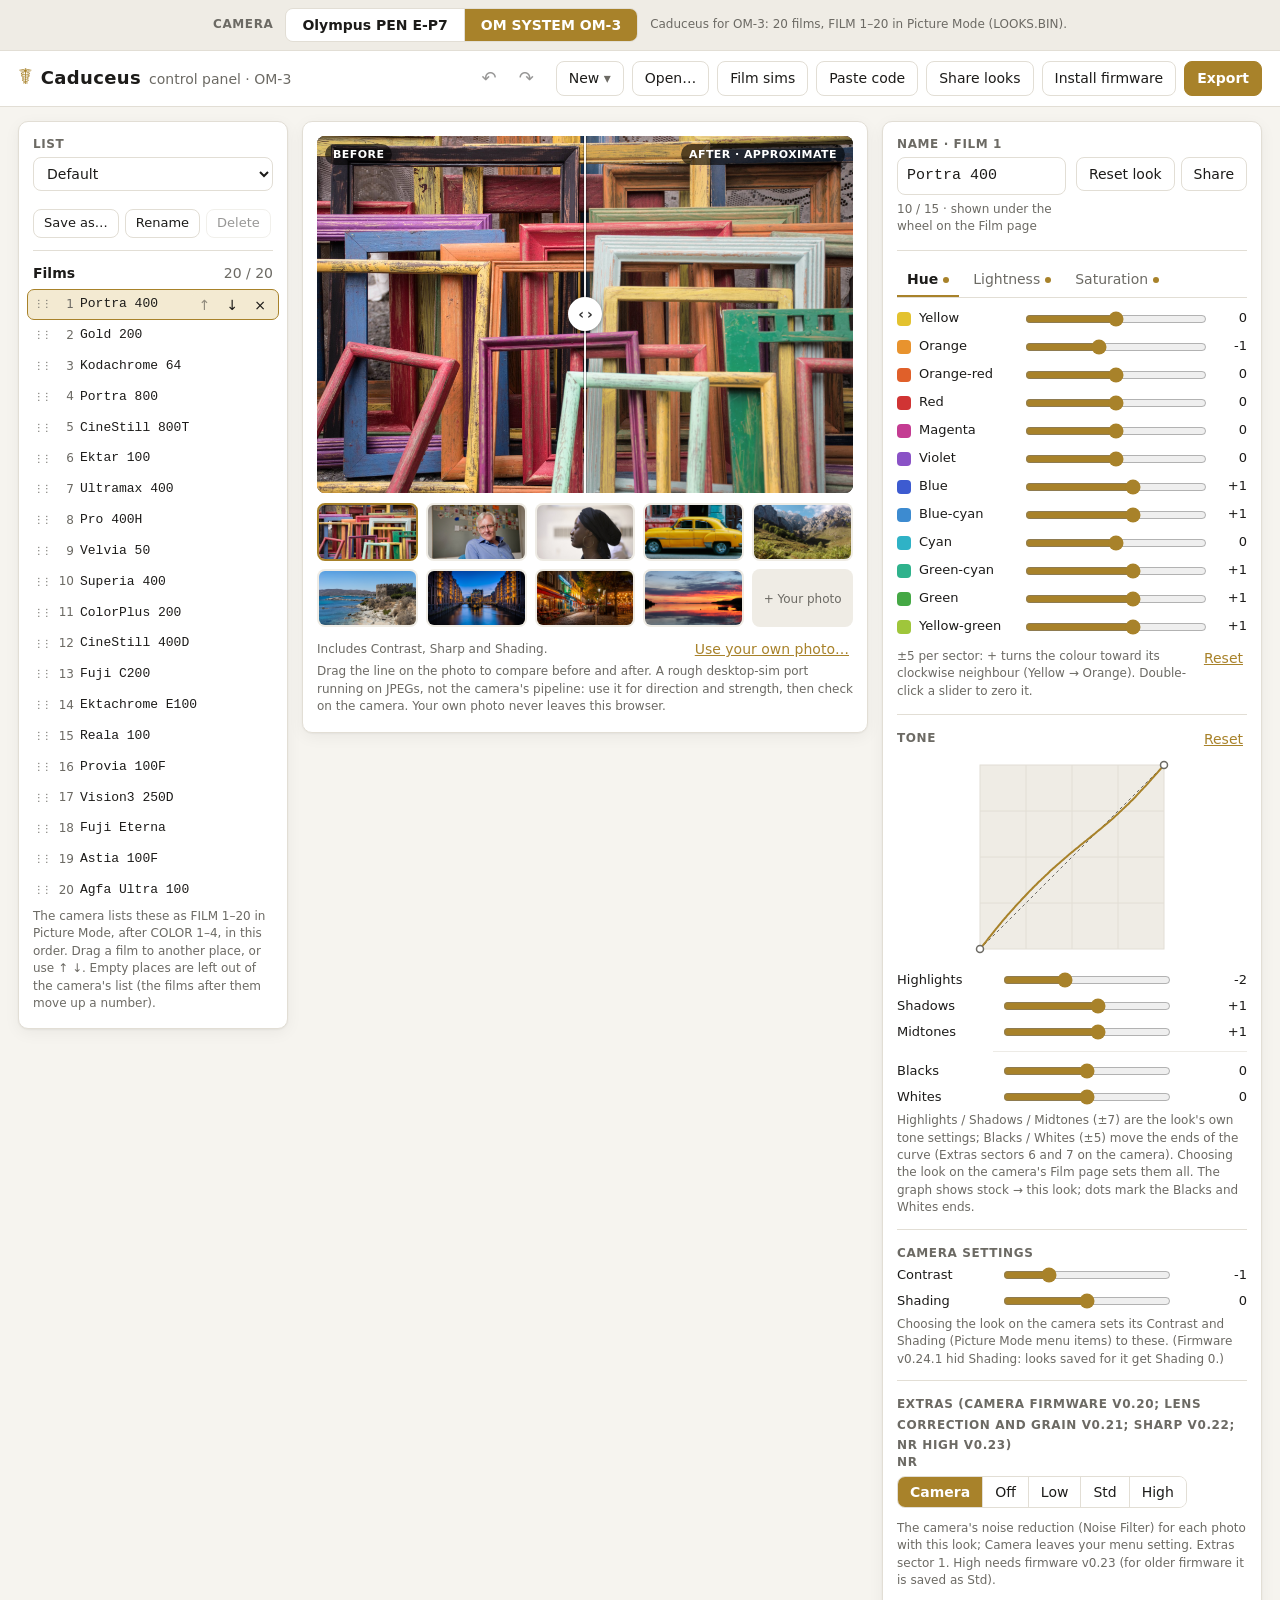
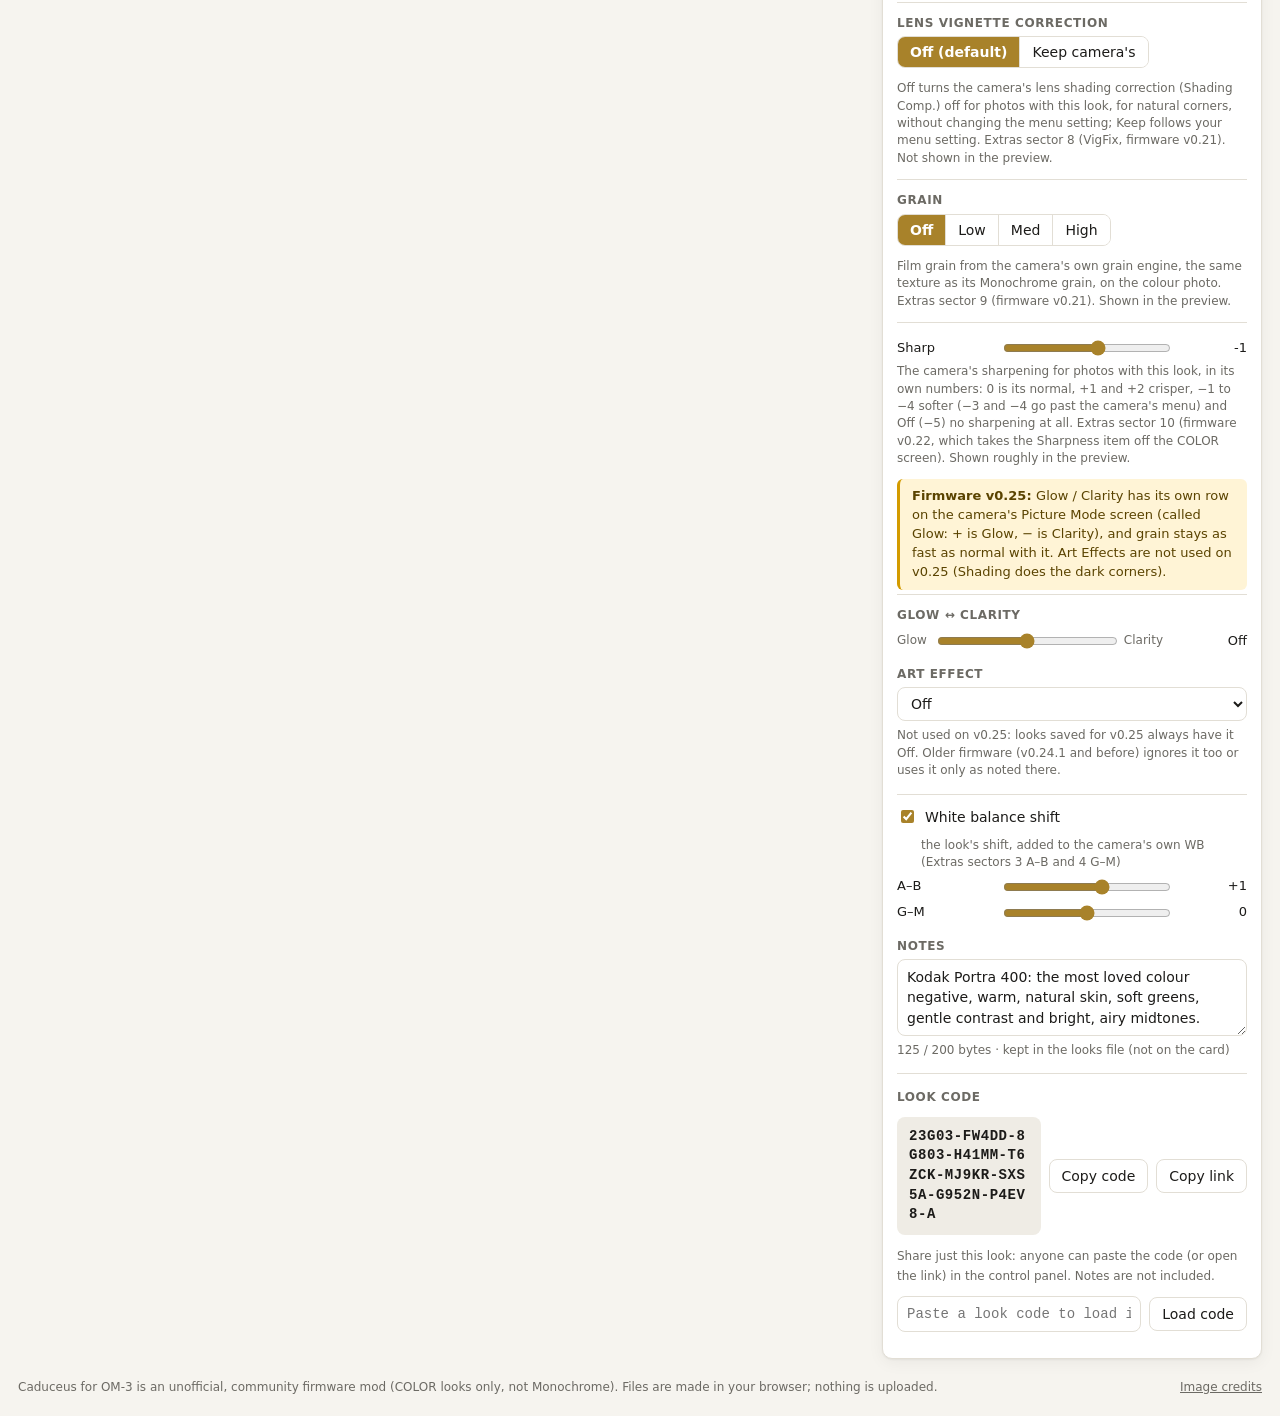
==== commit 514a3513: "Release v0.25: fast colour grain, WB grid row, Glow row, settings kept over power off, the 20 film s" ====
--- a/looklab/index.html
+++ b/looklab/index.html
@@ -9,8 +9,8 @@
   <title>Caduceus Control Panel</title>
   <meta name="description" content="Caduceus Control Panel: make and share film-look packs for the Olympus E-P7 (EP7MOD/LOOKS.BIN) and colour profiles for the OM SYSTEM OM-3 (OM3MOD/PROFILES.BIN), in your browser.">
   <link rel="icon" href="data:image/svg+xml,%3Csvg xmlns='http://www.w3.org/2000/svg' viewBox='0 0 32 32'%3E%3Ccircle cx='16' cy='16' r='14' fill='%23c8a24a'/%3E%3Cpath d='M16 5v22M11 10c5 0 10 3 10 6s-10 3-10 6 5 4 10 4M21 10c-5 0-10 3-10 6s10 3 10 6-5 4-10 4' stroke='%23141414' stroke-width='2' fill='none'/%3E%3C/svg%3E">
-  <script type="module" crossorigin src="./assets/index-C2WZ3wSZ.js"></script>
-  <link rel="stylesheet" crossorigin href="./assets/index-CvlRn7K6.css">
+  <script type="module" crossorigin src="./assets/index-CDHJ0bbV.js"></script>
+  <link rel="stylesheet" crossorigin href="./assets/index-CRT3OHWE.css">
 </head>
 <body>
   <div id="app"></div>
--- a/looklab/assets/index-CRT3OHWE.css
+++ b/looklab/assets/index-CRT3OHWE.css
@@ -0,0 +1 @@
+:root{--bg: #f6f4ef;--panel: #ffffff;--ink: #1c1b19;--muted: #6c6a64;--line: #e2ded5;--soft: #efece5;--accent: #a8822a;--accent-ink: #ffffff;--sel: #f3ead2;--err: #b3261e;--ok: #2e7d32;--shadow: 0 1px 2px rgba(0, 0, 0, .05), 0 4px 16px rgba(0, 0, 0, .05);--radius: 10px;color-scheme:light}@media(prefers-color-scheme:dark){:root:not([data-theme=light]){--bg: #121212;--panel: #1b1b1a;--ink: #ecebe7;--muted: #9c9a93;--line: #2e2d2a;--soft: #252422;--accent: #d1ab55;--accent-ink: #141414;--sel: #2f2a1d;--err: #ff8a80;--ok: #81c784;--shadow: 0 1px 2px rgba(0, 0, 0, .4);color-scheme:dark}}:root[data-theme=dark]{--bg: #121212;--panel: #1b1b1a;--ink: #ecebe7;--muted: #9c9a93;--line: #2e2d2a;--soft: #252422;--accent: #d1ab55;--accent-ink: #141414;--sel: #2f2a1d;--err: #ff8a80;--ok: #81c784;--shadow: 0 1px 2px rgba(0, 0, 0, .4);color-scheme:dark}*{box-sizing:border-box}[hidden]{display:none!important}html,body{margin:0}body{background:var(--bg);color:var(--ink);font:14px/1.45 system-ui,-apple-system,Segoe UI,Roboto,sans-serif;-webkit-font-smoothing:antialiased}button,input,select,textarea{font:inherit;color:inherit}button{background:var(--panel);border:1px solid var(--line);border-radius:8px;padding:6px 12px;cursor:pointer;transition:background .12s,border-color .12s}button:hover:not(:disabled){border-color:var(--muted)}button:disabled{opacity:.45;cursor:not-allowed}button.primary{background:var(--accent);border-color:var(--accent);color:var(--accent-ink);font-weight:600}button.link{background:none;border:0;padding:2px 4px;color:var(--accent);text-decoration:underline}button.icon{padding:0 7px;line-height:22px;border-color:transparent;background:transparent}button.icon:hover:not(:disabled){background:var(--soft)}button.danger:hover:not(:disabled){color:var(--err)}:focus-visible{outline:2px solid var(--accent);outline-offset:2px}input[type=text],select,textarea{width:100%;background:var(--panel);border:1px solid var(--line);border-radius:8px;padding:7px 9px}textarea{resize:vertical}input[type=range]{accent-color:var(--accent);width:100%;min-width:0}input[type=checkbox]{accent-color:var(--accent)}.top{display:flex;align-items:center;justify-content:space-between;gap:12px;flex-wrap:wrap;padding:10px 18px;border-bottom:1px solid var(--line);background:var(--panel);position:sticky;top:0;z-index:5}.brand{display:flex;align-items:baseline;gap:8px}.brand .mark{color:var(--accent);font-size:22px;line-height:1}.brand .word{font-weight:700;font-size:18px;letter-spacing:.02em}.brand .sub{color:var(--muted)}.actions{display:flex;gap:8px;flex-wrap:wrap;align-items:center}.undo-btns{display:inline-flex;gap:2px;margin-right:4px}.undo-btns button.icon{font-size:18px;line-height:30px;padding:0 9px}.menu{position:relative}.menu>summary{list-style:none;cursor:pointer;border:1px solid var(--line);border-radius:8px;padding:6px 12px;background:var(--panel);user-select:none}.menu>summary::-webkit-details-marker{display:none}.menu>summary:after{content:" ▾";color:var(--muted)}.menu-items{position:absolute;z-index:10;top:calc(100% + 4px);left:0;min-width:220px;display:flex;flex-direction:column;background:var(--panel);border:1px solid var(--line);border-radius:10px;box-shadow:var(--shadow);padding:4px}.menu-items button{border:0;text-align:left;border-radius:6px}.menu-items button:hover{background:var(--soft)}.add-row .menu-items{top:auto;bottom:calc(100% + 4px)}.layout{display:grid;grid-template-columns:270px minmax(0,1fr) 380px;gap:14px;padding:14px 18px;max-width:1600px;margin:0 auto;align-items:start}.pane{background:var(--panel);border:1px solid var(--line);border-radius:var(--radius);box-shadow:var(--shadow);padding:14px;min-width:0}.preview-pane{position:sticky;top:70px}@media(max-width:1180px){.layout{grid-template-columns:240px minmax(0,1fr)}.editor-pane{grid-column:1 / -1}.preview-pane{position:static}}@media(max-width:760px){.layout{grid-template-columns:minmax(0,1fr);padding:10px 16px}.top{padding:10px 16px}}.field{display:flex;flex-direction:column;gap:4px;margin-bottom:12px}.field.inline{flex-direction:row;align-items:center;gap:10px}.field.inline select{width:auto}.field.grow{flex:1;margin:0}.lbl{font-size:12px;font-weight:600;color:var(--muted);text-transform:uppercase;letter-spacing:.05em}.help{font-size:12px;color:var(--muted);margin:2px 0}.help.err,.err{color:var(--err)}.ok{color:var(--ok);font-weight:600}.list-head{display:flex;justify-content:space-between;align-items:baseline;margin:6px 0;font-weight:600}.count{color:var(--muted);font-variant-numeric:tabular-nums;font-weight:400}.count.over{color:var(--err);font-weight:700}.looks{list-style:none;margin:0 -6px;padding:0;max-height:calc(100vh - 290px);overflow:auto}.look{display:grid;grid-template-columns:12px 22px minmax(0,1fr) auto auto;align-items:center;gap:6px;padding:5px 6px;border-radius:7px;cursor:pointer;border:1px solid transparent}.look:hover{background:var(--soft)}.look.sel{background:var(--sel);border-color:var(--accent)}.look.bad .nm{color:var(--err)}.look.bad .nm:after{content:" •"}.look.over{border-top:2px solid var(--accent)}.look.dragging{opacity:.4}.grip{color:var(--muted);font-size:10px;cursor:grab;letter-spacing:-2px}.idx{color:var(--muted);font-variant-numeric:tabular-nums;font-size:12px;text-align:right}.nm{white-space:nowrap;overflow:hidden;text-overflow:ellipsis;font-family:ui-monospace,SF Mono,Menlo,Consolas,monospace;font-size:13px}.kind{font-size:10px;padding:1px 6px;border-radius:999px;background:var(--soft);color:var(--muted)}.kind.mono{background:var(--ink);color:var(--bg)}.row-btns{display:flex;opacity:0;transition:opacity .1s}.look:hover .row-btns,.look.sel .row-btns,.look:focus-within .row-btns{opacity:1}@media(hover:none){.row-btns{opacity:1}}.add-row{margin-top:10px}.add-row .menu>summary{text-align:center}.empty{color:var(--muted);text-align:center;padding:18px 0}.pv-wrap{position:relative;border-radius:8px;overflow:hidden;background:#000;line-height:0}canvas.pv{width:100%;height:auto;display:block;max-height:70vh;object-fit:contain}.badge{position:absolute;top:8px;left:8px;line-height:1.4;font-size:11px;font-weight:600;letter-spacing:.04em;background:#0009;color:#fff;padding:3px 8px;border-radius:999px;text-transform:uppercase}.pv-frame{position:relative;width:100%;max-width:100%;margin:0 auto;cursor:ew-resize;touch-action:pan-y;user-select:none;-webkit-user-select:none}.pv-frame canvas.pv{width:100%;height:100%;max-height:none}.pv-frame canvas.before{position:absolute;inset:0;width:100%;height:100%;clip-path:inset(0 calc(100% - var(--cut, 50%)) 0 0)}.divider{position:absolute;top:0;bottom:0;left:var(--cut, 50%);width:0;outline:none}.divider:before{content:"";position:absolute;top:0;bottom:0;left:-1px;width:2px;background:#ffffffeb;box-shadow:0 0 0 1px #00000040}.divider .knob{position:absolute;top:50%;left:0;width:34px;height:34px;margin:-17px 0 0 -17px;border-radius:50%;background:#fff;box-shadow:0 1px 4px #0006;display:grid;place-items:center;color:#2f2f2f;font-size:14px;font-weight:600;letter-spacing:-1px;line-height:1}.divider:focus-visible .knob{box-shadow:0 0 0 3px var(--accent),0 1px 4px #0006}.badge.r{left:auto;right:8px}.thumbs{display:grid;grid-template-columns:repeat(5,minmax(0,1fr));gap:8px;margin:10px 0}.thumb{padding:0;height:58px;overflow:hidden;border:2px solid transparent;border-radius:8px;background:var(--soft)}.thumb img{width:100%;height:100%;object-fit:cover;display:block}.thumb.on{border-color:var(--accent)}.thumb.own span{font-size:12px;color:var(--muted)}p.warn{background:#fff4d6;color:#5a4300;border-left:3px solid #d39b00;padding:8px 12px;border-radius:6px;margin:8px 0 0;font-size:13px;line-height:1.45}@media(prefers-color-scheme:dark){:root:not([data-theme=light]) p.warn{background:#3a3013;color:#f3dfa6}}:root[data-theme=dark] p.warn{background:#3a3013;color:#f3dfa6}.pv-opts{display:flex;justify-content:space-between;align-items:center;gap:10px;flex-wrap:wrap}.check{display:flex;align-items:center;gap:8px;flex-wrap:wrap;cursor:pointer}.check .help{flex-basis:100%;margin-left:24px}.ed-head{display:flex;gap:10px;align-items:flex-start;margin-bottom:12px}.ed-head input{font-family:ui-monospace,SF Mono,Menlo,Consolas,monospace;font-size:15px}.ed-btns{display:flex;gap:6px;margin-top:21px}.group{border-top:1px solid var(--line);padding-top:12px;margin-top:4px;margin-bottom:12px}.seg{display:inline-flex;border:1px solid var(--line);border-radius:8px;overflow:hidden;align-self:flex-start}.seg button{border:0;border-radius:0;padding:5px 12px;background:var(--panel)}.seg button+button{border-left:1px solid var(--line)}.seg button.on{background:var(--accent);color:var(--accent-ink);font-weight:600}.tabs{display:flex;gap:4px;margin-bottom:8px;border-bottom:1px solid var(--line)}.tabs button{border:0;border-bottom:2px solid transparent;border-radius:0;background:none;padding:6px 10px;color:var(--muted)}.tabs button.on{border-bottom-color:var(--accent);color:var(--ink);font-weight:600}.dot{display:inline-block;width:6px;height:6px;border-radius:50%;background:var(--accent);margin-left:5px;vertical-align:middle}.sectors{display:flex;flex-direction:column;gap:2px}.srow{display:grid;grid-template-columns:14px 96px minmax(0,1fr) 34px;align-items:center;gap:8px;min-height:26px}.srow.plain{grid-template-columns:96px minmax(0,1fr) 70px}.field .srow.plain{grid-template-columns:auto minmax(0,1fr) auto 76px}.srow output{text-align:right;font-variant-numeric:tabular-nums;font-size:13px}.sw{width:14px;height:14px;border-radius:4px}.sname{font-size:13px}.end{font-size:12px;color:var(--muted)}.tone-head{display:flex;justify-content:space-between;align-items:center;margin-bottom:6px}.tone-sep{height:1px;background:var(--line);margin:6px 0 6px 96px;opacity:.6}.tab-foot{display:flex;justify-content:space-between;align-items:flex-start;gap:8px;margin-top:6px}.problems{margin:6px 0 0;padding-left:18px;color:var(--err);font-size:13px}.problems-box{border:1px solid var(--err);border-radius:8px;padding:8px 12px;margin-bottom:12px}.modal{border:1px solid var(--line);border-radius:14px;padding:0;background:var(--panel);color:var(--ink);width:min(560px,calc(100vw - 32px));box-shadow:0 20px 60px #00000040}.modal::backdrop{background:#0006}.modal-head{display:flex;justify-content:space-between;align-items:center;padding:14px 18px 0;margin:0}.modal-head h2{font-size:17px;margin:0}.modal-head .icon{font-size:20px}.modal-body{padding:10px 18px 16px;max-height:70vh;overflow:auto}.modal-body textarea{font-family:ui-monospace,Menlo,Consolas,monospace}.modal-actions{display:flex;justify-content:flex-end;gap:8px;padding:0 18px 16px}.code-box{display:flex;gap:8px;align-items:center;margin:10px 0}.code-box code{flex:1;font:600 17px/1.4 ui-monospace,SF Mono,Menlo,Consolas,monospace;letter-spacing:.04em;background:var(--soft);border-radius:8px;padding:10px 12px;word-break:break-all;user-select:all}.code-box.link input{font-family:ui-monospace,Menlo,Consolas,monospace;font-size:12px}.code-box button{white-space:nowrap}.look-code .code-box code{font-size:14px}.look-code .code-box input{flex:1;min-width:0;font-family:ui-monospace,Menlo,Consolas,monospace}@media(max-width:520px){.look-code .code-box{flex-wrap:wrap}.look-code .code-box code{flex-basis:100%}}.pick-list{display:flex;flex-direction:column;gap:4px}.pick{text-align:left;display:grid;grid-template-columns:auto 1fr;gap:0 8px;align-items:baseline}.pick small{grid-column:1 / -1;color:var(--muted)}.tag{font-size:11px;color:var(--accent);justify-self:start}.ex-row{display:flex;justify-content:space-between;align-items:center;gap:12px;padding:10px 0;border-top:1px solid var(--line)}.ex-row p{margin:2px 0 4px}.ex-btns{display:flex;gap:6px;flex-shrink:0}.ex-bundles{border-top:1px solid var(--line);padding:10px 0}.ex-bundles summary{cursor:pointer;font-weight:600}.slots{display:grid;grid-template-columns:repeat(2,minmax(0,1fr));gap:6px 12px}.slot{display:grid;grid-template-columns:62px minmax(0,1fr);align-items:center;gap:6px;font-size:12px}.foot{display:flex;justify-content:space-between;gap:12px;flex-wrap:wrap;padding:6px 18px 20px;color:var(--muted);font-size:12px;max-width:1600px;margin:0 auto}.foot a{color:var(--muted)}.toast{position:fixed;left:50%;bottom:20px;transform:translate(-50%,20px);opacity:0;pointer-events:none;background:var(--ink);color:var(--bg);padding:9px 16px;border-radius:999px;transition:all .2s;z-index:50;max-width:calc(100vw - 32px);box-shadow:var(--shadow)}.toast.show{opacity:1;transform:translate(-50%)}.toast.err{background:var(--err);color:#fff}@media(max-width:760px){.looks{max-height:42vh}.srow{grid-template-columns:14px 84px minmax(0,1fr) 30px}}.tone-curve{display:block;margin:4px auto 10px;max-width:100%;height:auto}.tc-frame{fill:var(--soft);stroke:var(--line)}.tc-grid{stroke:var(--line);stroke-width:1}.tc-ident{stroke:var(--muted);stroke-width:1;stroke-dasharray:3 3}.tc-curve{fill:none;stroke:var(--accent);stroke-width:2;stroke-linejoin:round}.tc-end{fill:var(--panel);stroke:var(--muted);stroke-width:1.5}.tc-end.on{fill:var(--accent);stroke:var(--accent)}.recipe-card{white-space:pre-wrap;font:12px/1.45 ui-monospace,Menlo,Consolas,monospace;background:var(--soft);border-radius:8px;padding:10px 12px;max-height:260px;overflow:auto;margin:8px 0}.install .warn{background:var(--soft);border-left:3px solid var(--accent);padding:8px 12px;border-radius:6px;margin:4px 0 12px;font-size:13px}.install .steps{list-style:none;counter-reset:step;padding:0;margin:0;display:grid;gap:10px}.install .step{counter-increment:step;position:relative;padding:10px 12px 10px 48px;border:1px solid var(--line);border-radius:var(--radius);background:var(--panel)}.install .step:before{content:counter(step);position:absolute;left:12px;top:10px;width:24px;height:24px;border-radius:50%;background:var(--accent);color:var(--accent-ink);font-weight:600;font-size:13px;display:grid;place-items:center}.install .step>b{display:block;margin:2px 0}.install .step-body p{margin:2px 0 6px}.install .step-body ul{margin:2px 0 6px;padding-left:18px}.install code{font-family:ui-monospace,Menlo,Consolas,monospace;font-size:12.5px;background:var(--soft);padding:1px 5px;border-radius:4px;overflow-wrap:anywhere}.install a{color:var(--accent)}a.btn{display:inline-block;border:1px solid var(--line);border-radius:8px;padding:6px 12px;text-decoration:none;color:var(--ink);background:var(--panel)}a.btn.primary{background:var(--accent);color:var(--accent-ink);border-color:var(--accent)}.install .substeps{margin:2px 0 6px;padding-left:20px}.install .substeps li{margin:2px 0}.camera-bar{display:flex;align-items:center;gap:12px;flex-wrap:wrap;justify-content:center;padding:8px 18px;background:var(--soft);border-bottom:1px solid var(--line)}.cam-lbl{font-size:12px;font-weight:600;color:var(--muted);text-transform:uppercase;letter-spacing:.05em}.cam-seg{align-self:center}.cam-seg button{padding:6px 16px;font-weight:600}.cam-note{font-size:12px;color:var(--muted)}@media(max-width:760px){.camera-bar{padding:8px 16px}.cam-note{flex-basis:100%;text-align:center}}.looks.bank{max-height:none;overflow:visible}.looks.bank .look{position:relative}.looks.bank .row-btns{position:absolute;right:4px;top:50%;transform:translateY(-50%);background:inherit;border-radius:6px}.looks.bank .look:not(:hover):not(.sel):not(:focus-within) .row-btns{pointer-events:none}@media(hover:none){.looks.bank .row-btns{position:static;transform:none}}.look.empty-slot .nm{color:var(--muted);font-style:italic;font-family:inherit}.empty-slot-panel h3{margin:4px 0 8px;font-size:16px}.pick-row{display:flex;gap:8px;flex-wrap:wrap;margin:12px 0}dialog.modal:has(.film-dlg){width:min(1040px,calc(100vw - 32px))}.film-dlg{display:grid;grid-template-columns:minmax(0,1fr) minmax(0,1.1fr);gap:18px;align-items:start}.film-side{position:sticky;top:0;display:grid;gap:8px}.film-desc b{display:block;margin-bottom:2px}.film-desc p{margin:0;font-size:14px;line-height:1.45}canvas.film-pv{width:100%;height:auto;border-radius:8px;background:#000;display:block}.film-filters{display:grid;gap:8px;margin-bottom:10px}.film-filters input[type=search]{width:100%}.seg.film-groups{display:flex;flex-wrap:wrap;gap:6px;border:0;border-radius:0;overflow:visible}.seg.film-groups button,.seg.film-groups button+button{border:1px solid var(--line);border-radius:999px;padding:4px 11px;font-size:13px}.seg.film-groups button.on{border-color:var(--accent)}.film-list{max-height:min(60vh,560px);overflow:auto;padding-right:4px}.film-group h3{font-size:12px;text-transform:uppercase;letter-spacing:.06em;color:var(--muted);margin:12px 0 6px}.film-row{display:grid;grid-template-columns:1fr auto auto;gap:8px;align-items:center;padding:2px 0;border-bottom:1px solid var(--line)}.film-row.on .film-pick b{color:var(--accent)}.film-pick{text-align:left;border:0;background:none;padding:6px 4px;display:grid;gap:2px}.film-pick small{color:var(--muted)}.film-add{white-space:nowrap}@media(max-width:760px){.film-dlg{grid-template-columns:1fr}.film-side{position:static}.film-list{max-height:none}}dialog.modal:has(.replace-grid){width:min(780px,calc(100vw - 32px))}.replace-box .modal-actions{padding:8px 0 0}.replace-grid{display:grid;grid-template-columns:repeat(4,minmax(0,1fr));gap:10px;margin:10px 0}@media(max-width:640px){.replace-grid{grid-template-columns:repeat(2,minmax(0,1fr))}}.replace-col{display:grid;gap:4px;align-content:start}.replace-col h3{font-size:12px;text-transform:uppercase;letter-spacing:.06em;color:var(--muted);margin:0 0 2px}.replace-slot{display:grid;grid-template-columns:18px 1fr;gap:6px;text-align:left;padding:6px 8px}.replace-slot .num{color:var(--muted);font-variant-numeric:tabular-nums}.replace-slot .nm{overflow:hidden;text-overflow:ellipsis;white-space:nowrap}.replace-slot:hover,.replace-slot:focus-visible{border-color:var(--accent)}.lists-bar{display:grid;gap:6px;padding-bottom:12px;margin-bottom:12px;border-bottom:1px solid var(--line)}.lists-bar select{width:100%}.lists-btns{display:flex;gap:6px;flex-wrap:wrap}.lists-btns button{font-size:13px;padding:4px 10px}.name-dlg input{width:100%}.film-row.in-list{background:color-mix(in srgb,var(--accent) 9%,transparent)}.in-list-tag{font-size:12px;font-weight:600;color:var(--accent-ink);background:var(--accent);border-radius:999px;padding:2px 8px;white-space:nowrap}
